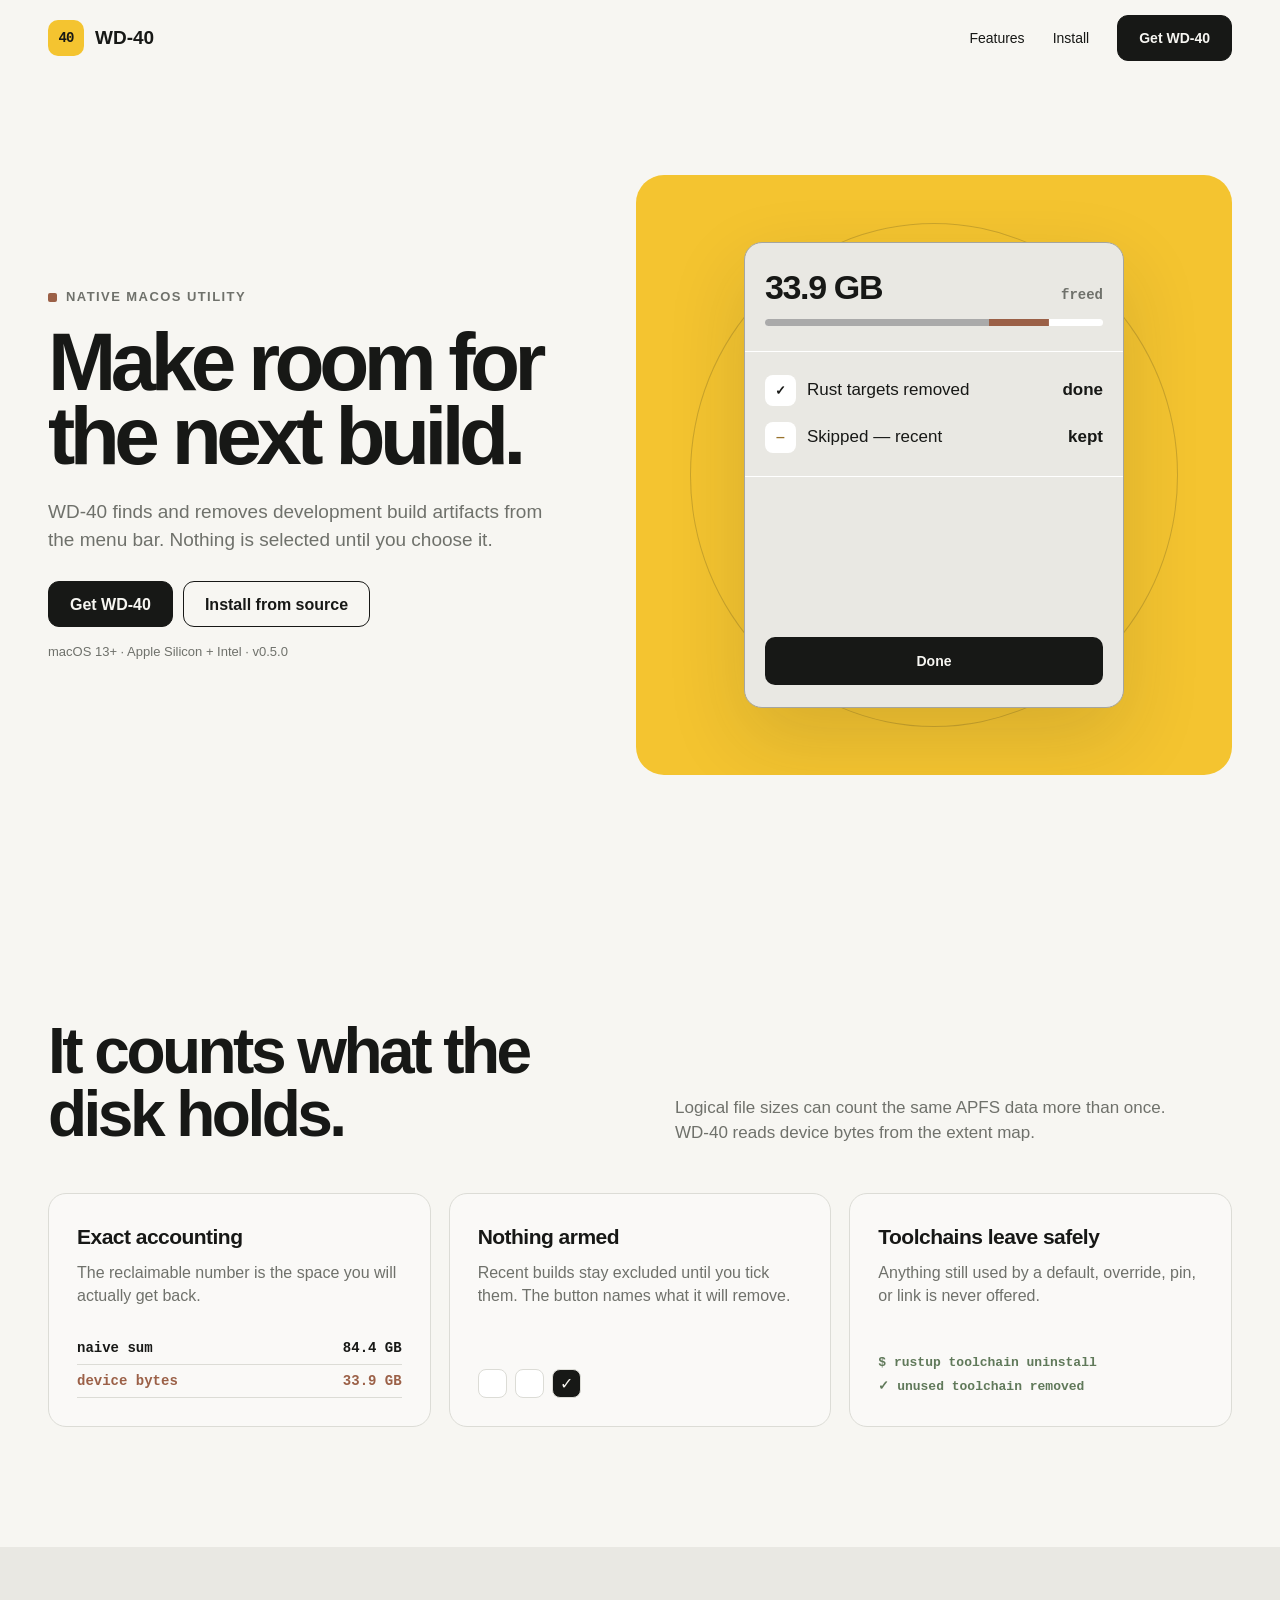
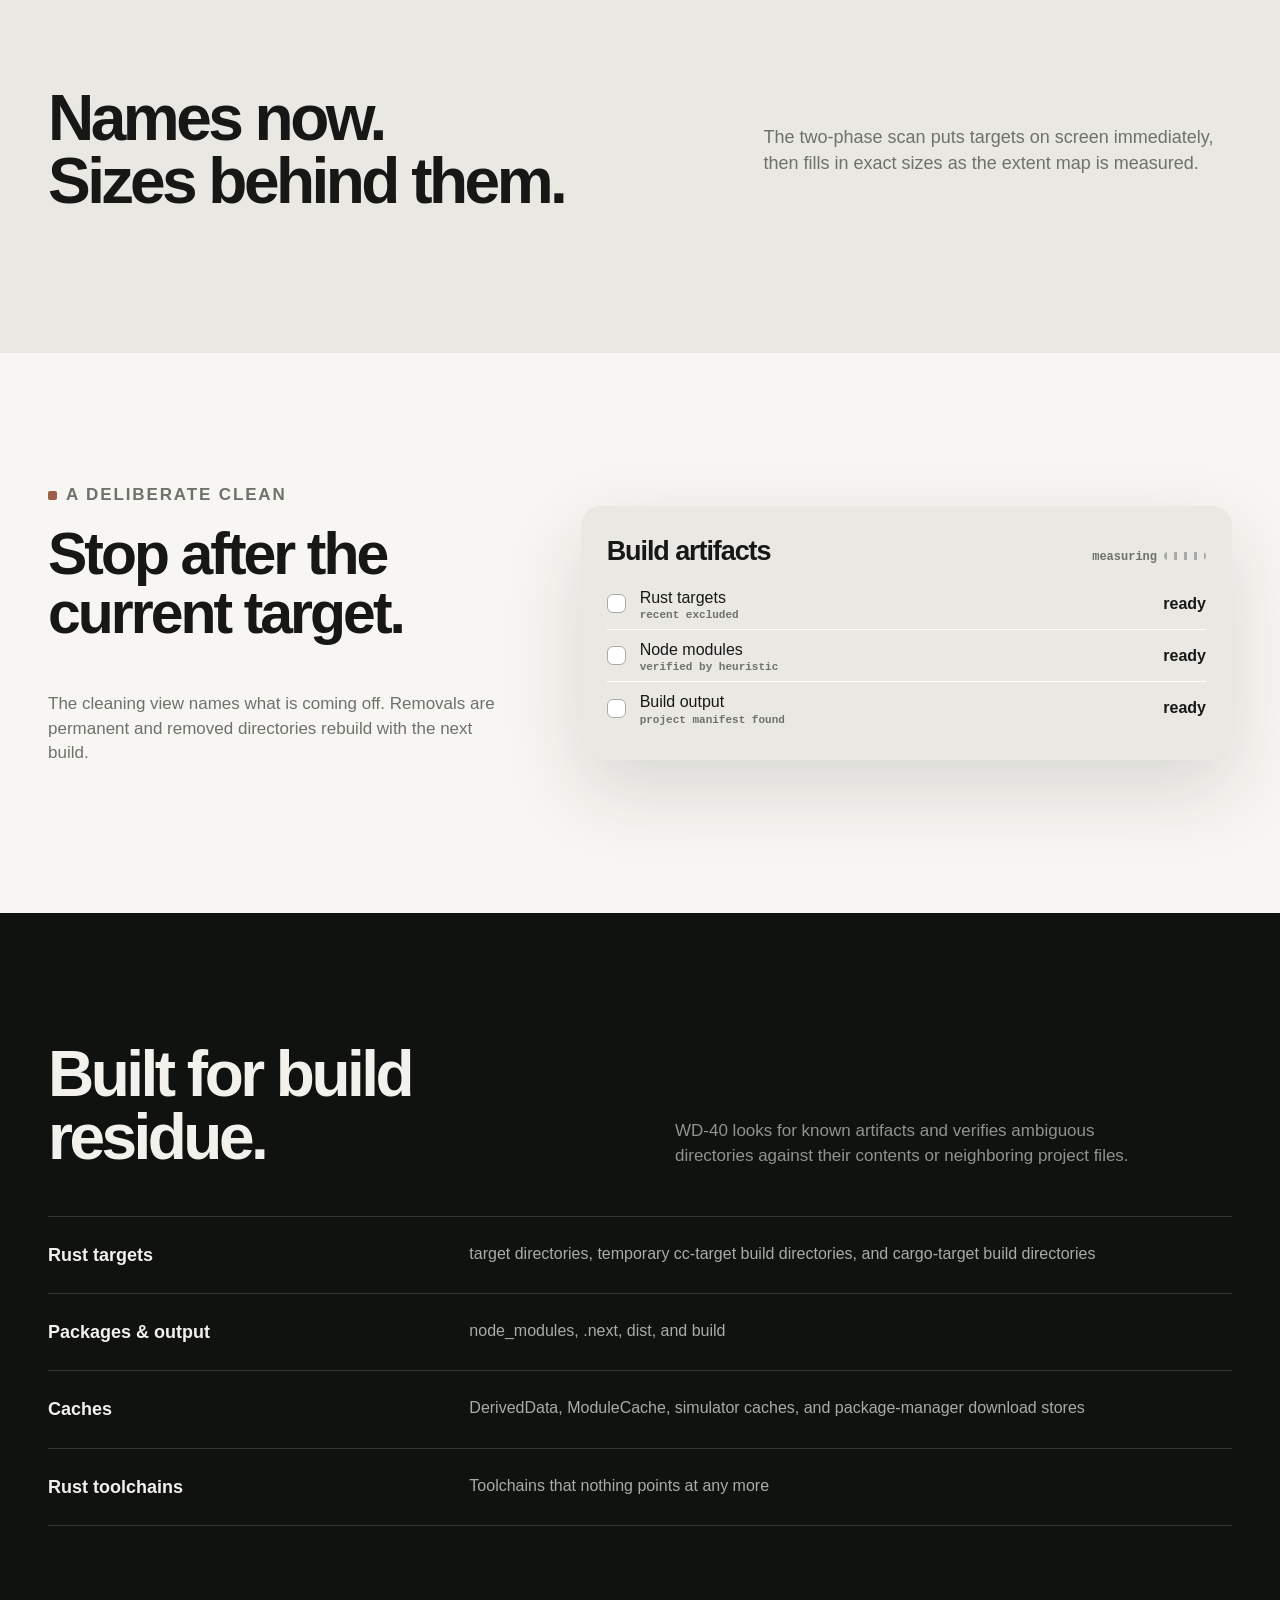
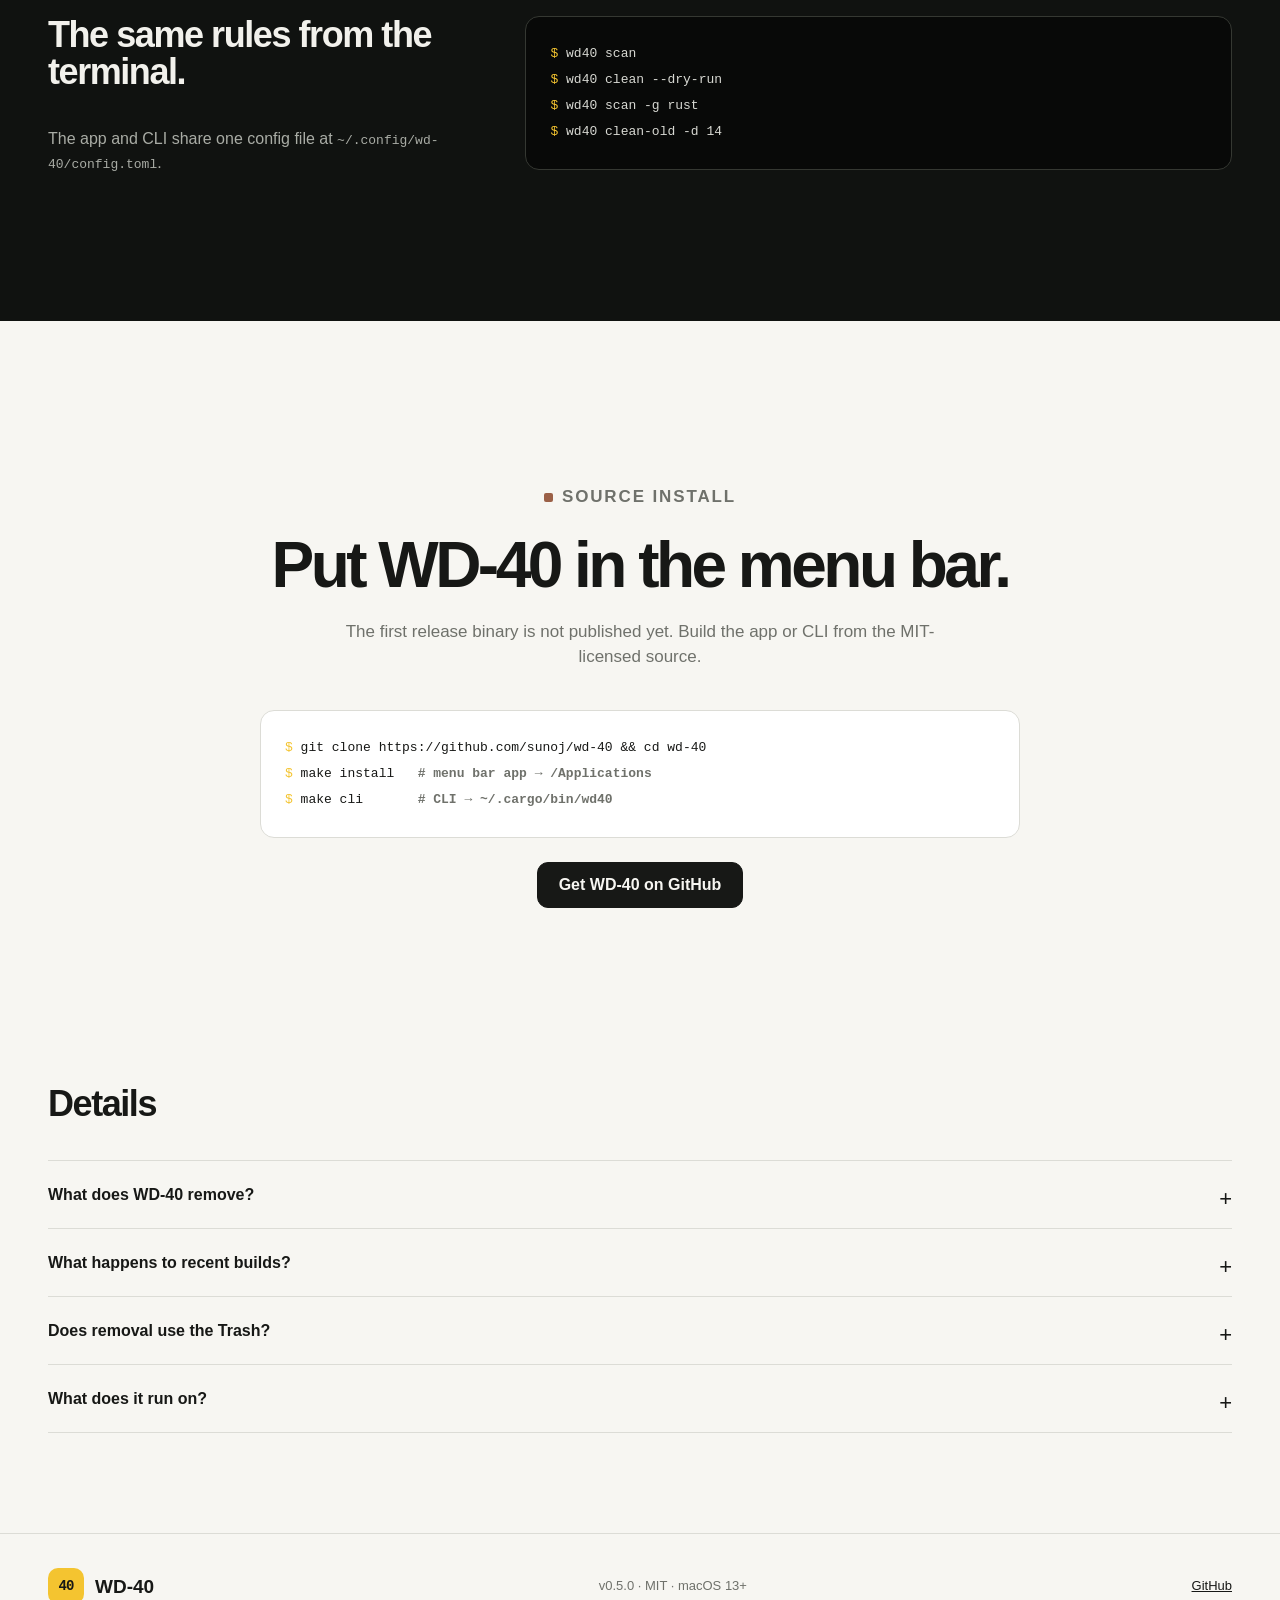
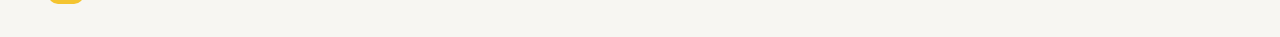
==== site/public/index.html @ a0bf8cd7 "serve wd-40.xyz from a worker that owns its own DNS wrangler has no pages domain command at any vers" ====
<!--
  WD-40's self-contained landing page, with an HTML/CSS recreation of the app popover.
  Exports: the wd-40.xyz marketing page. Dependencies: local system fonts and inline SVG only.
-->
<!DOCTYPE html>
<html lang="en">
<head>
  <meta charset="UTF-8">
  <meta name="viewport" content="width=device-width, initial-scale=1">
  <meta name="color-scheme" content="light dark">
  <link rel="icon" href="data:image/svg+xml,%3Csvg xmlns='http://www.w3.org/2000/svg' viewBox='0 0 40 40'%3E%3Crect width='40' height='40' rx='10' fill='%23f4c430'/%3E%3Ctext x='20' y='25' text-anchor='middle' font-family='monospace' font-weight='700' font-size='14'%3E40%3C/text%3E%3C/svg%3E">
  <title>WD-40 — Make room for the next build</title>
  <meta name="description" content="WD-40 is a native macOS menu bar app and CLI that finds and removes development build artifacts.">
  <script>const DOWNLOAD_URL="https://github.com/sunoj/wd-40";</script>
  <style>
    :root{--paper:#f7f6f2;--ink:#171816;--muted:#6f716b;--line:#dcdcd6;--panel:#e9e8e3;--panel2:#fff;--accent:#f4c430;--rust:#9b6047;--green:#60795a;--dark:#101210;--shadow:0 30px 80px #25251e24}
    *{box-sizing:border-box}html{scroll-behavior:smooth}body{margin:0;background:var(--paper);color:var(--ink);font-family:-apple-system,BlinkMacSystemFont,"Segoe UI",sans-serif;line-height:1.45}a{color:inherit}button,a{font:inherit}.wrap{width:min(1184px,calc(100% - 48px));margin:auto}.nav{height:76px;display:flex;align-items:center;justify-content:space-between}.brand{display:flex;align-items:center;gap:11px;font-weight:800;text-decoration:none;font-size:19px}.mark{display:grid;place-items:center;width:36px;height:36px;border-radius:10px;background:var(--accent);font:800 14px ui-monospace,monospace;letter-spacing:-1px}.navlinks{display:flex;align-items:center;gap:28px;font-size:14px}.navlinks a{text-decoration:none}.button{display:inline-flex;align-items:center;justify-content:center;min-height:46px;padding:0 21px;border:1px solid var(--ink);border-radius:11px;background:var(--ink);color:var(--paper);font-weight:750;text-decoration:none;transition:transform .2s,background .2s}.button:hover{transform:translateY(-2px)}.button.alt{background:transparent;color:var(--ink)}
    .hero{min-height:calc(100svh - 76px);display:grid;grid-template-columns:.93fr 1.07fr;align-items:center;gap:70px;padding:58px 0 84px}.eyebrow{display:flex;align-items:center;gap:9px;margin:0 0 18px;color:var(--muted);font-size:13px;font-weight:720;text-transform:uppercase;letter-spacing:.11em}.eyebrow:before{content:"";width:9px;height:9px;border-radius:2px;background:var(--rust)}h1,h2,h3,p{margin-top:0}.hero h1{max-width:650px;margin-bottom:24px;font-size:clamp(58px,6.4vw,94px);line-height:.91;letter-spacing:-.067em}.lead{max-width:570px;margin-bottom:28px;color:var(--muted);font-size:19px}.actions{display:flex;gap:10px;align-items:center}.meta{margin:16px 0 0;color:var(--muted);font-size:13px}
    .stage{min-height:600px;display:grid;place-items:center;border-radius:28px;background:var(--accent);overflow:hidden;position:relative}.stage:before{content:"";position:absolute;inset:8% 9%;border:1px solid #1d1d1730;border-radius:50%}.stage:after{content:"";position:absolute;width:280px;height:280px;border:1px solid #1d1d1730;border-radius:50%}.popover{position:relative;z-index:1;width:min(380px,84%);height:466px;border:1px solid #a5a59e;background:var(--panel);border-radius:18px;box-shadow:var(--shadow);overflow:hidden;font-size:14px}.pop-state{position:absolute;inset:0;padding:20px;opacity:0}.pop-state.scan{animation:scan-state 12s cubic-bezier(.2,.8,.2,1) both}.pop-state.clean{animation:clean-state 12s cubic-bezier(.2,.8,.2,1) both}.pop-state.done{animation:done-state 12s cubic-bezier(.2,.8,.2,1) both}.pop-top{display:flex;align-items:baseline;justify-content:space-between;margin-bottom:7px}.pop-top strong{font-size:27px;letter-spacing:-.04em}.mono{font-family:ui-monospace,SFMono-Regular,Menlo,monospace;color:var(--muted);font-weight:650}.meter{height:7px;background:var(--panel2);border-radius:9px;overflow:hidden}.meter span{display:block;width:100%;height:100%;background:linear-gradient(90deg,#aaa 0 79%,var(--rust) 79%);transform-origin:left;transform:scaleX(.84)}.status{padding:10px 0 15px;border-bottom:1px solid var(--panel2);color:var(--muted)}.status b{color:var(--ink)}.group{display:flex;justify-content:space-between;padding:17px 0 7px;border-top:1px solid var(--panel2);color:var(--muted);font:700 13px ui-monospace,monospace;text-transform:lowercase}.group:first-of-type{border-top:0}.row{display:grid;grid-template-columns:25px 1fr auto;gap:8px;align-items:center;padding:8px 0}.check{width:19px;height:19px;border:1px solid #aaa;border-radius:6px;background:var(--panel2)}.check.on{display:grid;place-items:center;background:var(--ink);color:var(--paper);font-size:12px}.sub{display:block;color:var(--muted);font:600 11px ui-monospace,monospace}.recent{color:#98722c}.pop-action{position:absolute;left:20px;right:20px;bottom:50px;height:48px;border:0;border-radius:10px;background:var(--ink);color:var(--paper);font-weight:750}.pop-foot{position:absolute;left:20px;right:20px;bottom:18px;display:flex;justify-content:space-between;color:var(--muted);font-weight:650}.spin{display:inline-block;width:16px;height:16px;border:2px solid #a7a8a1;border-top-color:var(--ink);border-radius:50%;vertical-align:-3px;animation:spin 1s linear infinite}.clean .status{font-size:16px}.clean-list{margin:20px 0}.clean-list .row{grid-template-columns:24px 1fr auto;font-size:16px}.removed{color:var(--green)}.waiting{opacity:.38}.stop{bottom:28px;background:var(--panel2);color:var(--ink)}.done .pop-top strong{font-size:34px}.done .summary{margin:25px -20px;border-top:1px solid var(--panel2);border-bottom:1px solid var(--panel2);padding:15px 20px}.done .row{grid-template-columns:34px 1fr auto;font-size:17px}.badge{display:grid;place-items:center;width:31px;height:31px;border-radius:8px;background:var(--panel2);font:700 13px ui-monospace,monospace}.done .pop-action{bottom:22px}
    @keyframes scan-state{0%{opacity:0;transform:translateY(8px)}4%,29%{opacity:1;transform:translateY(0)}33%,100%{opacity:0;transform:translateY(-8px)}}
    @keyframes clean-state{0%,29%{opacity:0;transform:translateY(8px)}33%,62%{opacity:1;transform:translateY(0)}66%,100%{opacity:0;transform:translateY(-8px)}}
    @keyframes done-state{0%,62%{opacity:0;transform:translateY(8px)}66%,100%{opacity:1;transform:translateY(0)}}
    @keyframes scan-meter{0%,4%{transform:scaleX(0)}20%,100%{transform:scaleX(.84)}}
    @keyframes row-1{0%,10%{opacity:0;transform:translateY(4px)}15%,100%{opacity:1;transform:translateY(0)}}
    @keyframes row-2{0%,15%{opacity:0;transform:translateY(4px)}20%,100%{opacity:1;transform:translateY(0)}}
    @keyframes row-3{0%,20%{opacity:0;transform:translateY(4px)}25%,100%{opacity:1;transform:translateY(0)}}
    @keyframes done-row-1{0%,68%{opacity:0;transform:scale(.96)}73%,100%{opacity:1;transform:scale(1)}}
    @keyframes done-row-2{0%,72%{opacity:0;transform:scale(.96)}77%,100%{opacity:1;transform:scale(1)}}
    @keyframes spin{to{transform:rotate(1turn)}}
    .pop-state.scan .meter span{animation:scan-meter 12s cubic-bezier(.2,.8,.2,1) both}
    .pop-state.scan .row:nth-child(5){animation:row-1 12s cubic-bezier(.2,.8,.2,1) both}
    .pop-state.scan .row:nth-child(6){animation:row-2 12s cubic-bezier(.2,.8,.2,1) both}
    .pop-state.scan .row:nth-child(8){animation:row-3 12s cubic-bezier(.2,.8,.2,1) both}
    .pop-state.done .row:nth-child(1){animation:done-row-1 12s cubic-bezier(.2,.8,.2,1) both}
    .pop-state.done .row:nth-child(2){animation:done-row-2 12s cubic-bezier(.2,.8,.2,1) both}
    .is-paused .pop-state,.is-paused .pop-state .row,.is-paused .pop-state .meter span{animation-play-state:paused}
    .is-paused .spin,.is-paused .measure:after{animation-play-state:paused!important}
    .features{padding:120px 0}.section-head{display:grid;grid-template-columns:1fr 1fr;gap:70px;align-items:end;margin-bottom:48px}.section-head h2,.statement h2,.install h2{margin-bottom:0;font-size:clamp(42px,5vw,68px);line-height:.98;letter-spacing:-.055em}.section-head p{max-width:500px;margin:0;color:var(--muted);font-size:17px}.grid3{display:grid;grid-template-columns:repeat(3,1fr);gap:18px}.feature{padding:28px;border:1px solid var(--line);border-radius:18px;background:#ffffff55;display:flex;flex-direction:column;justify-content:space-between}.feature h3{margin-bottom:8px;font-size:21px;letter-spacing:-.025em}.feature p{margin:0;color:var(--muted)}.proof{padding-top:25px}.proof-row{display:flex;justify-content:space-between;padding:8px 0;border-bottom:1px solid var(--line);font:650 14px ui-monospace,monospace}.proof-row:last-child{color:var(--rust)}.select-demo{display:flex;gap:8px}.select-demo span{width:29px;height:29px;border:1px solid var(--line);border-radius:8px;background:var(--panel2)}.select-demo span:last-child{display:grid;place-items:center;background:var(--ink);color:var(--paper)}.toolchain{font:700 13px/1.8 ui-monospace,monospace;color:var(--green)}
    .statement{padding:140px 0;background:var(--panel)}.statement .wrap{display:grid;grid-template-columns:1fr .8fr;gap:130px;align-items:center}.statement p{margin:0;color:var(--muted);font-size:18px}.split{padding:130px 0;display:grid;grid-template-columns:.82fr 1.18fr;gap:80px;align-items:center}.split h2{font-size:clamp(40px,4.6vw,65px);line-height:1;letter-spacing:-.05em}.split>div>p{color:var(--muted);font-size:17px}.mini-ui{padding:26px;border-radius:20px;background:var(--panel);box-shadow:var(--shadow)}.mini-ui .row{grid-template-columns:25px 1fr auto;border-bottom:1px solid var(--panel2)}.mini-ui .row:last-child{border:0}.measure{color:var(--muted);font:650 12px ui-monospace,monospace}.measure:after{content:"";display:inline-block;width:42px;height:8px;margin-left:7px;border-radius:9px;background:linear-gradient(90deg,#aaa 30%,transparent 30%);background-size:10px;animation:pulse 1.2s linear infinite}@keyframes pulse{to{background-position:20px}}
    .technical{padding:130px 0;background:var(--dark);color:#f2f1ec}.technical .section-head p,.technical .eyebrow{color:#90938c}.coverage{border-top:1px solid #333631}.coverage div{display:grid;grid-template-columns:.5fr 1fr;gap:40px;padding:25px 0;border-bottom:1px solid #333631}.coverage strong{font-size:18px}.coverage span{color:#a9aca5}.cli{margin-top:90px;display:grid;grid-template-columns:.72fr 1.28fr;gap:80px;align-items:start}.cli h3{font-size:36px;line-height:1.05;letter-spacing:-.04em}.cli p{color:#a9aca5}.terminal{overflow:auto;padding:24px;border:1px solid #353832;border-radius:14px;background:#080908;color:#d8d9d3;font:13px/2 ui-monospace,monospace;white-space:pre}.prompt{color:var(--accent)}
    .install{padding:140px 0;text-align:center}.install p{max-width:600px;margin:24px auto;color:var(--muted);font-size:17px}.commands{width:min(760px,100%);margin:40px auto 24px;text-align:left;padding:24px;border:1px solid var(--line);border-radius:14px;background:var(--panel2);font:13px/2 ui-monospace,monospace;overflow:auto}.faq{padding:30px 0 100px}.faq h2{font-size:36px;letter-spacing:-.04em}.faq details{border-top:1px solid var(--line);padding:22px 0}.faq details:last-child{border-bottom:1px solid var(--line)}summary{cursor:pointer;font-weight:750;list-style:none}summary:after{content:"+";float:right;font-size:22px;font-weight:400}details[open] summary:after{content:"−"}.faq details p{max-width:720px;margin:14px 0 0;color:var(--muted)}footer{padding:34px 0;border-top:1px solid var(--line)}footer .wrap{display:flex;justify-content:space-between;align-items:center}footer p{margin:0;color:var(--muted);font-size:13px}.footerlinks{display:flex;gap:24px;font-size:13px}
    @media (prefers-color-scheme:dark){:root{--paper:#141512;--ink:#f1f0eb;--muted:#9c9e97;--line:#343631;--panel:#242521;--panel2:#171815;--dark:#090a09;--shadow:0 30px 80px #0008}.feature{background:#ffffff03}.button{background:var(--ink);color:var(--paper)}.button.alt{background:transparent;color:var(--ink)}.popover{border-color:#4e504a}.stage{background:#c8a824}.mark{color:#171816}.proof-row:last-child{color:#c48768}.recent{color:#c6a254}}
    @media (max-width:820px){.navlinks>a:not(.button){display:none}.hero{grid-template-columns:1fr;padding-top:40px;gap:45px}.stage{min-height:540px}.section-head,.statement .wrap,.split,.cli{grid-template-columns:1fr;gap:35px}.grid3{grid-template-columns:1fr}.statement,.features,.technical,.install{padding:90px 0}.coverage div{grid-template-columns:1fr;gap:7px}.split{padding:90px 0}.statement .wrap{gap:35px}}
    @media (max-width:480px){.wrap{width:min(100% - 28px,1184px)}.nav{height:66px}.navlinks{gap:8px}.navlinks .button{min-height:40px;padding:0 13px}.hero{min-height:auto;padding:48px 0 70px}.hero h1{font-size:56px}.lead{font-size:17px}.actions{align-items:stretch;flex-direction:column}.stage{min-height:515px;border-radius:20px}.popover{width:94%;height:450px;font-size:13px}.pop-state{padding:16px}.pop-action,.pop-foot{left:16px;right:16px}.section-head h2,.statement h2,.install h2{font-size:42px}.section-head{margin-bottom:32px}.feature{padding:22px}.cli{margin-top:60px}.terminal,.commands{font-size:11px;padding:17px}footer .wrap{align-items:flex-start;gap:20px;flex-direction:column}}
    @media (prefers-reduced-motion:reduce){html{scroll-behavior:auto}*,*:before,*:after{animation:none!important;transition:none!important}.pop-state.scan,.pop-state.clean{opacity:0}.pop-state.done{opacity:1}.button:hover{transform:none}}
  </style>
</head>
<body>
  <header class="wrap nav"><a class="brand" href="#top"><span class="mark">40</span>WD-40</a><nav class="navlinks" aria-label="Primary"><a href="#features">Features</a><a href="#install">Install</a><a class="button download" href="https://github.com/sunoj/wd-40">Get WD-40</a></nav></header>
  <main id="top">
    <section class="wrap hero">
      <div><p class="eyebrow">Native macOS utility</p><h1>Make room for the next build.</h1><p class="lead">WD-40 finds and removes development build artifacts from the menu bar. Nothing is selected until you choose it.</p><div class="actions"><a class="button download" href="https://github.com/sunoj/wd-40">Get WD-40</a><a class="button alt" href="#install">Install from source</a></div><p class="meta">macOS 13+ · Apple Silicon + Intel · v0.5.0</p></div>
      <div class="stage" aria-label="WD-40 popover moving through scan, cleaning, and finished states">
        <div class="popover">
          <div class="pop-state scan"><div class="pop-top"><strong>Scanning</strong><span class="mono"><span class="spin"></span></span></div><div class="meter"><span></span></div><div class="status">Targets appear first. <b>Measuring sizes…</b></div><div class="group"><span>rust targets</span><span>measuring</span></div><div class="row"><span class="check on">✓</span><span>project-alpha<span class="sub">target · recent</span></span><span class="mono recent">recent</span></div><div class="row"><span class="check"></span><span>project-beta<span class="sub">target</span></span><span class="mono">…</span></div><div class="group"><span>node modules</span><span>measuring</span></div><div class="row"><span class="check"></span><span>web-client<span class="sub">node_modules</span></span><span class="mono">…</span></div><button class="pop-action" type="button">Clean selected · 33.9 GB</button><div class="pop-foot"><span>Rescan</span><span>Settings</span></div></div>
          <div class="pop-state clean"><div class="pop-top"><strong>Cleaning</strong><span class="mono">33.9 GB</span></div><div class="meter"><span></span></div><div class="status"><span class="mono">removing</span><br><b>project-alpha/target</b></div><div class="clean-list"><div class="row removed"><span>✓</span><span>project-beta</span><b>removed</b></div><div class="row"><span class="spin"></span><span>project-alpha</span><b>current</b></div><div class="row waiting"><span>·</span><span>web-client</span><b>waiting</b></div></div><button class="pop-action stop" type="button">Stop after this target</button></div>
          <div class="pop-state done"><div class="pop-top"><strong>33.9 GB</strong><span class="mono">freed</span></div><div class="meter"><span></span></div><div class="summary"><div class="row"><span class="badge">✓</span><span>Rust targets removed</span><b>done</b></div><div class="row"><span class="badge recent">—</span><span>Skipped — recent</span><b>kept</b></div></div><button class="pop-action" type="button">Done</button></div>
        </div>
      </div>
    </section>
    <section class="wrap features" id="features"><div class="section-head"><h2>It counts what the disk holds.</h2><p>Logical file sizes can count the same APFS data more than once. WD-40 reads device bytes from the extent map.</p></div><div class="grid3">
      <article class="feature"><div><h3>Exact accounting</h3><p>The reclaimable number is the space you will actually get back.</p></div><div class="proof"><div class="proof-row"><span>naive sum</span><span>84.4 GB</span></div><div class="proof-row"><span>device bytes</span><span>33.9 GB</span></div></div></article>
      <article class="feature"><div><h3>Nothing armed</h3><p>Recent builds stay excluded until you tick them. The button names what it will remove.</p></div><div class="select-demo" aria-hidden="true"><span></span><span></span><span>✓</span></div></article>
      <article class="feature"><div><h3>Toolchains leave safely</h3><p>Anything still used by a default, override, pin, or link is never offered.</p></div><div class="toolchain">$ rustup toolchain uninstall<br>✓ unused toolchain removed</div></article>
    </div></section>
    <section class="statement"><div class="wrap"><h2>Names now.<br>Sizes behind them.</h2><p>The two-phase scan puts targets on screen immediately, then fills in exact sizes as the extent map is measured.</p></div></section>
    <section class="wrap split"><div><p class="eyebrow">A deliberate clean</p><h2>Stop after the current target.</h2><p>The cleaning view names what is coming off. Removals are permanent and removed directories rebuild with the next build.</p></div><div class="mini-ui"><div class="pop-top"><strong>Build artifacts</strong><span class="measure">measuring</span></div><div class="row"><span class="check"></span><span>Rust targets<span class="sub">recent excluded</span></span><b>ready</b></div><div class="row"><span class="check"></span><span>Node modules<span class="sub">verified by heuristic</span></span><b>ready</b></div><div class="row"><span class="check"></span><span>Build output<span class="sub">project manifest found</span></span><b>ready</b></div></div></section>
    <section class="technical"><div class="wrap"><div class="section-head"><h2>Built for build residue.</h2><p>WD-40 looks for known artifacts and verifies ambiguous directories against their contents or neighboring project files.</p></div><div class="coverage"><div><strong>Rust targets</strong><span>target directories, temporary cc-target build directories, and cargo-target build directories</span></div><div><strong>Packages &amp; output</strong><span>node_modules, .next, dist, and build</span></div><div><strong>Caches</strong><span>DerivedData, ModuleCache, simulator caches, and package-manager download stores</span></div><div><strong>Rust toolchains</strong><span>Toolchains that nothing points at any more</span></div></div><div class="cli"><div><h3>The same rules from the terminal.</h3><p>The app and CLI share one config file at <code>~/.config/wd-40/config.toml</code>.</p></div><div class="terminal"><span class="prompt">$</span> wd40 scan<br><span class="prompt">$</span> wd40 clean --dry-run<br><span class="prompt">$</span> wd40 scan -g rust<br><span class="prompt">$</span> wd40 clean-old -d 14</div></div></div></section>
    <section class="wrap install" id="install"><p class="eyebrow" style="justify-content:center">Source install</p><h2>Put WD-40 in the menu bar.</h2><p>The first release binary is not published yet. Build the app or CLI from the MIT-licensed source.</p><div class="commands"><span class="prompt">$</span> git clone https://github.com/sunoj/wd-40 &amp;&amp; cd wd-40<br><span class="prompt">$</span> make install&nbsp;&nbsp;&nbsp;<span class="mono"># menu bar app → /Applications</span><br><span class="prompt">$</span> make cli&nbsp;&nbsp;&nbsp;&nbsp;&nbsp;&nbsp;&nbsp;<span class="mono"># CLI → ~/.cargo/bin/wd40</span></div><a class="button download" href="https://github.com/sunoj/wd-40">Get WD-40 on GitHub</a></section>
    <section class="wrap faq"><h2>Details</h2><details><summary>What does WD-40 remove?</summary><p>Development build artifacts: Rust targets, Node modules, build output, caches, and unused Rust toolchains. Detection uses heuristics rather than directory names alone.</p></details><details><summary>What happens to recent builds?</summary><p>They are excluded until you explicitly select them. Nothing is selected by default.</p></details><details><summary>Does removal use the Trash?</summary><p>No. Removals are permanent. Removed directories are recreated by the next build that needs them.</p></details><details><summary>What does it run on?</summary><p>macOS 13 or later on Apple Silicon and Intel. It is one native Rust and AppKit binary, with no Electron or web view.</p></details></section>
  </main>
  <footer><div class="wrap"><a class="brand" href="#top"><span class="mark">40</span>WD-40</a><p>v0.5.0 · MIT · macOS 13+</p><div class="footerlinks"><a class="download" href="https://github.com/sunoj/wd-40">GitHub</a></div></div></footer>
  <script>document.querySelectorAll(".download").forEach(link=>link.href=DOWNLOAD_URL);</script>
  <script>
    document.addEventListener("DOMContentLoaded", () => {
      const observer = new IntersectionObserver((entries) => {
        entries.forEach(e => {
          if (!e.isIntersecting) e.target.classList.add('is-paused');
          else e.target.classList.remove('is-paused');
        });
      });
      document.querySelectorAll('.stage, .split').forEach(el => observer.observe(el));
    });
  </script>
</body>
</html>
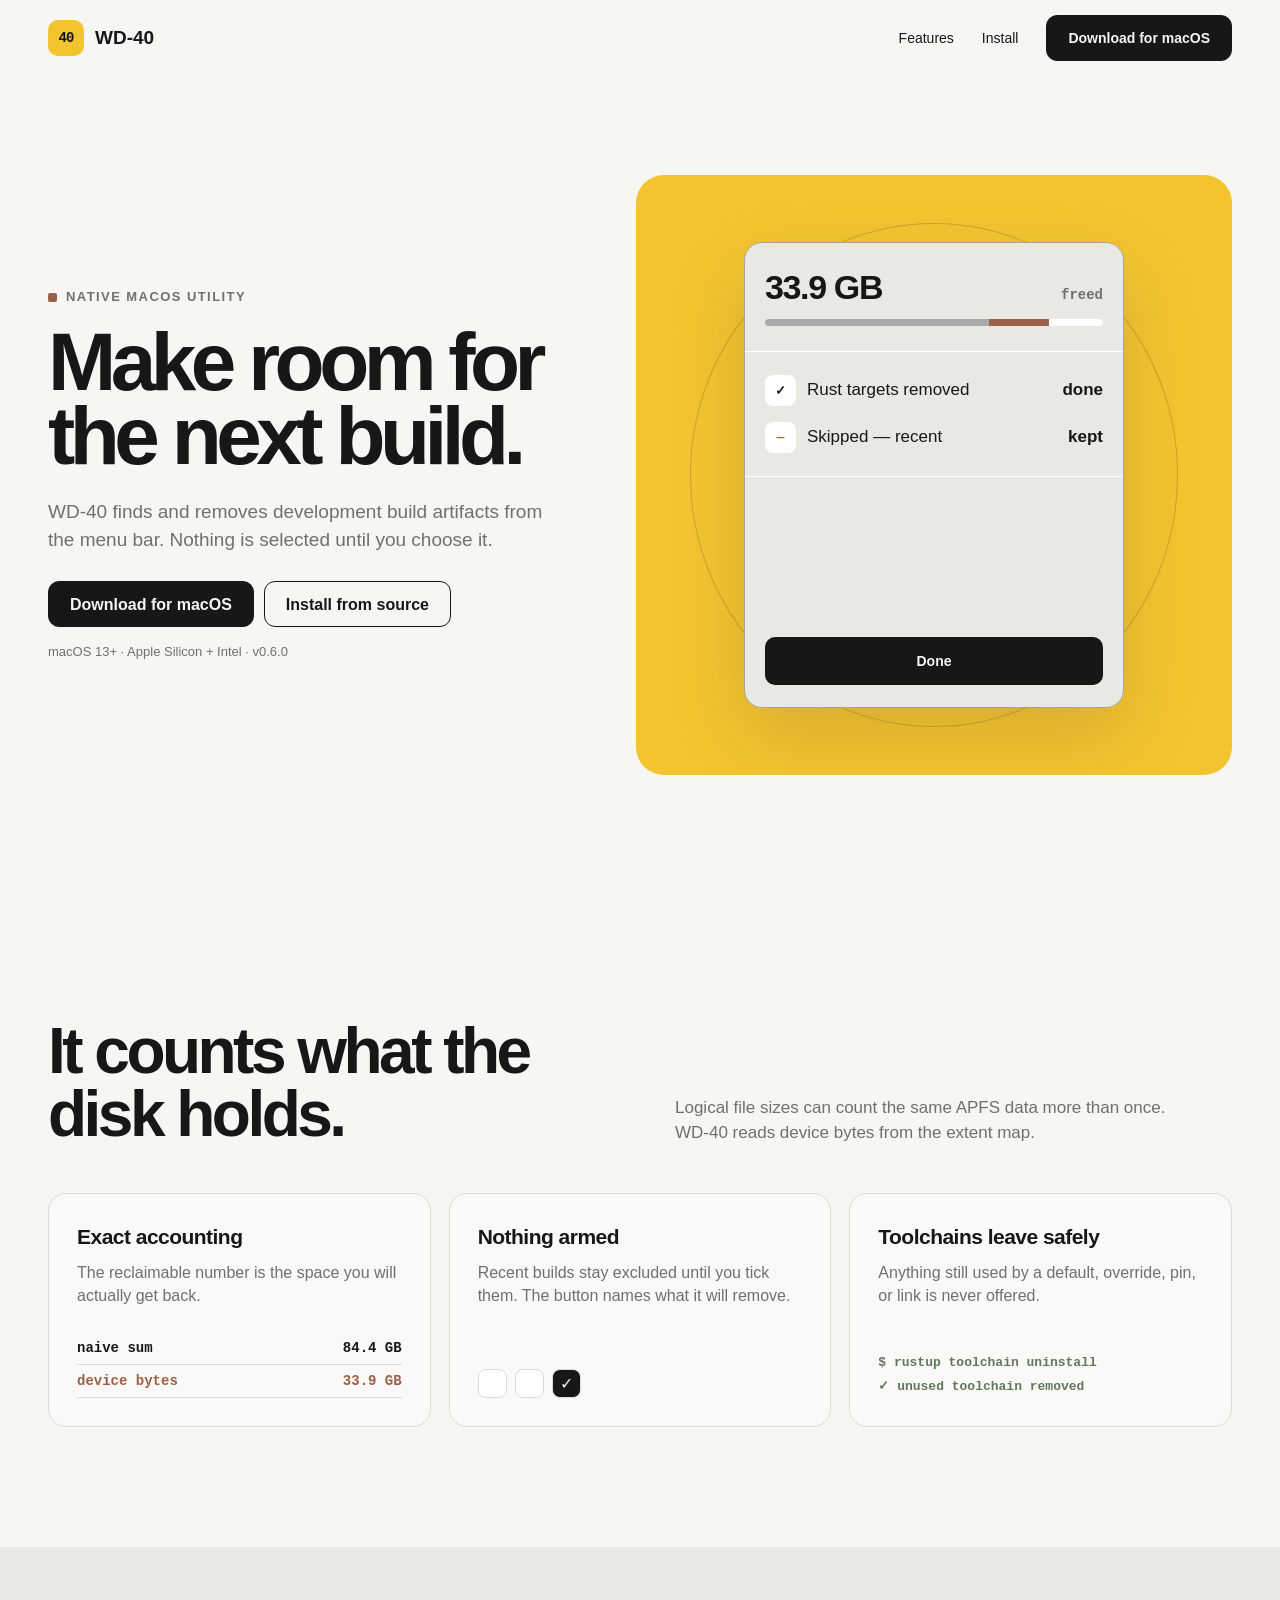
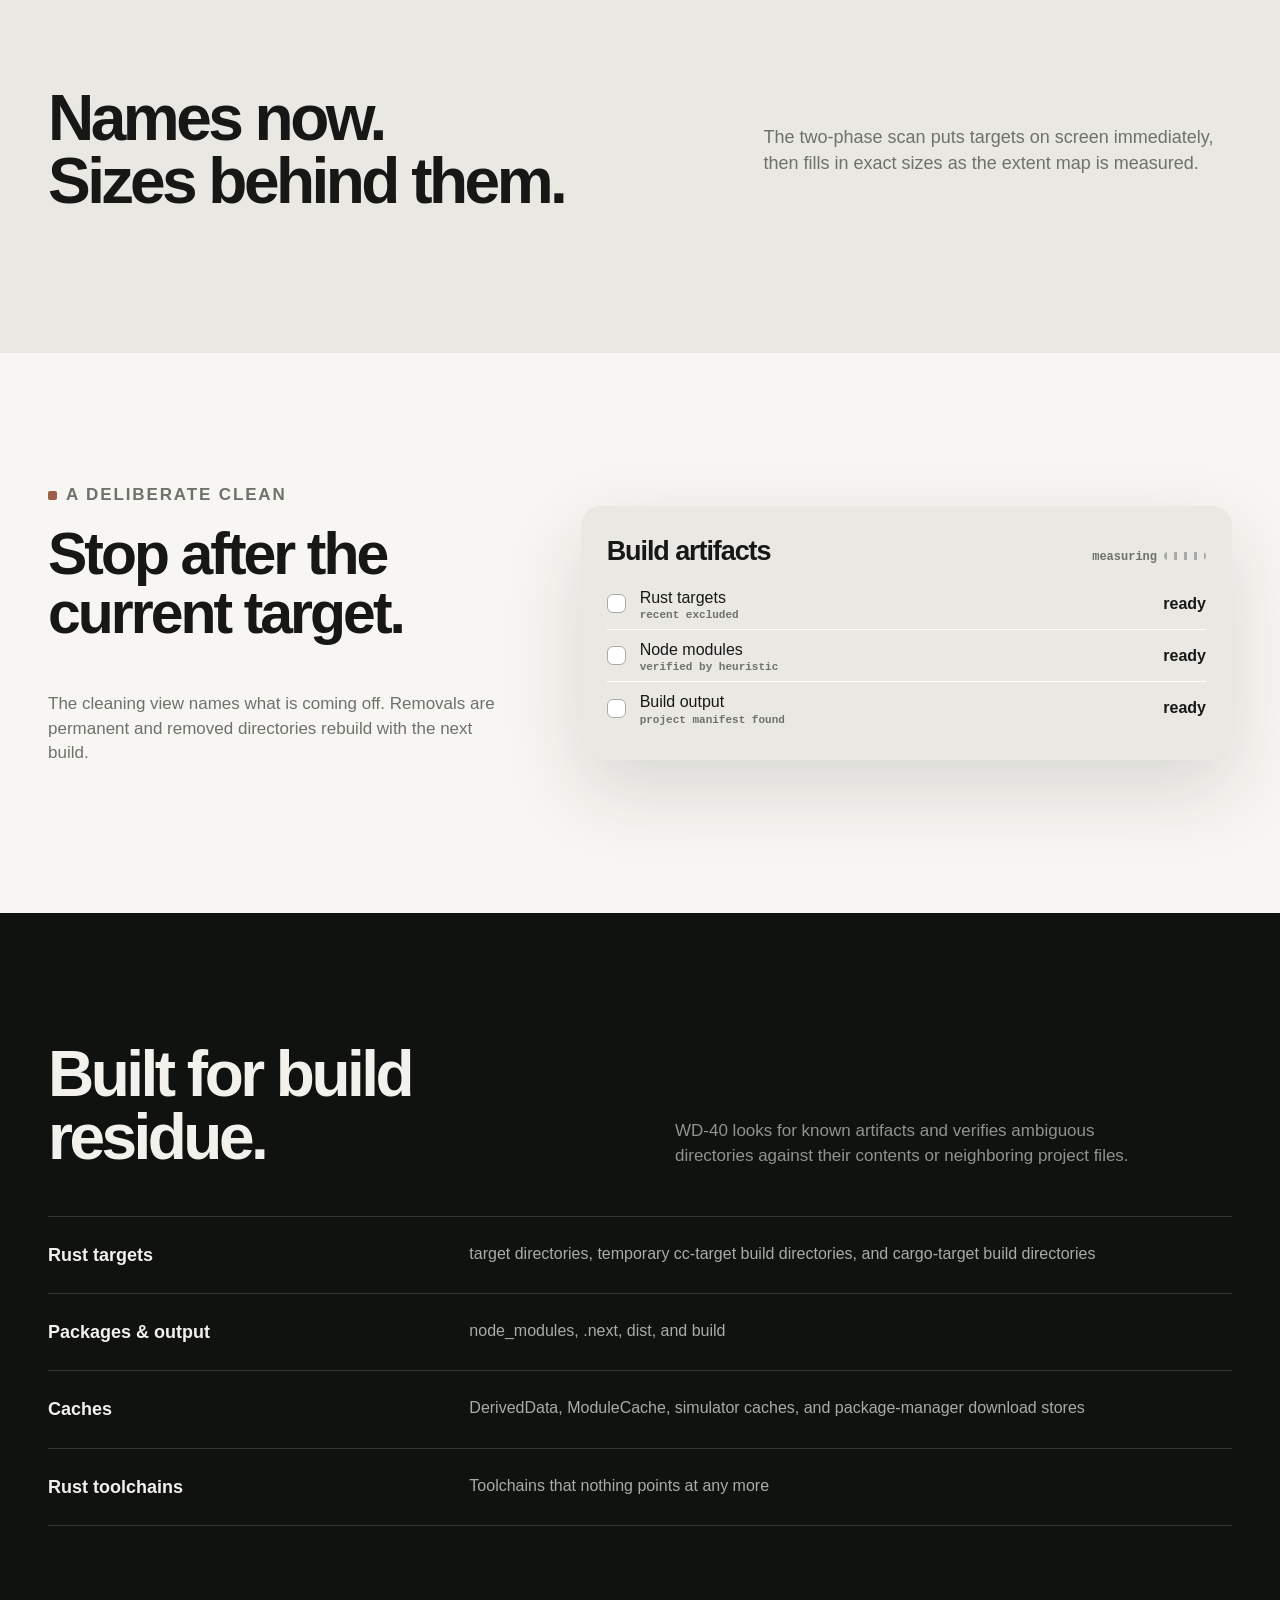
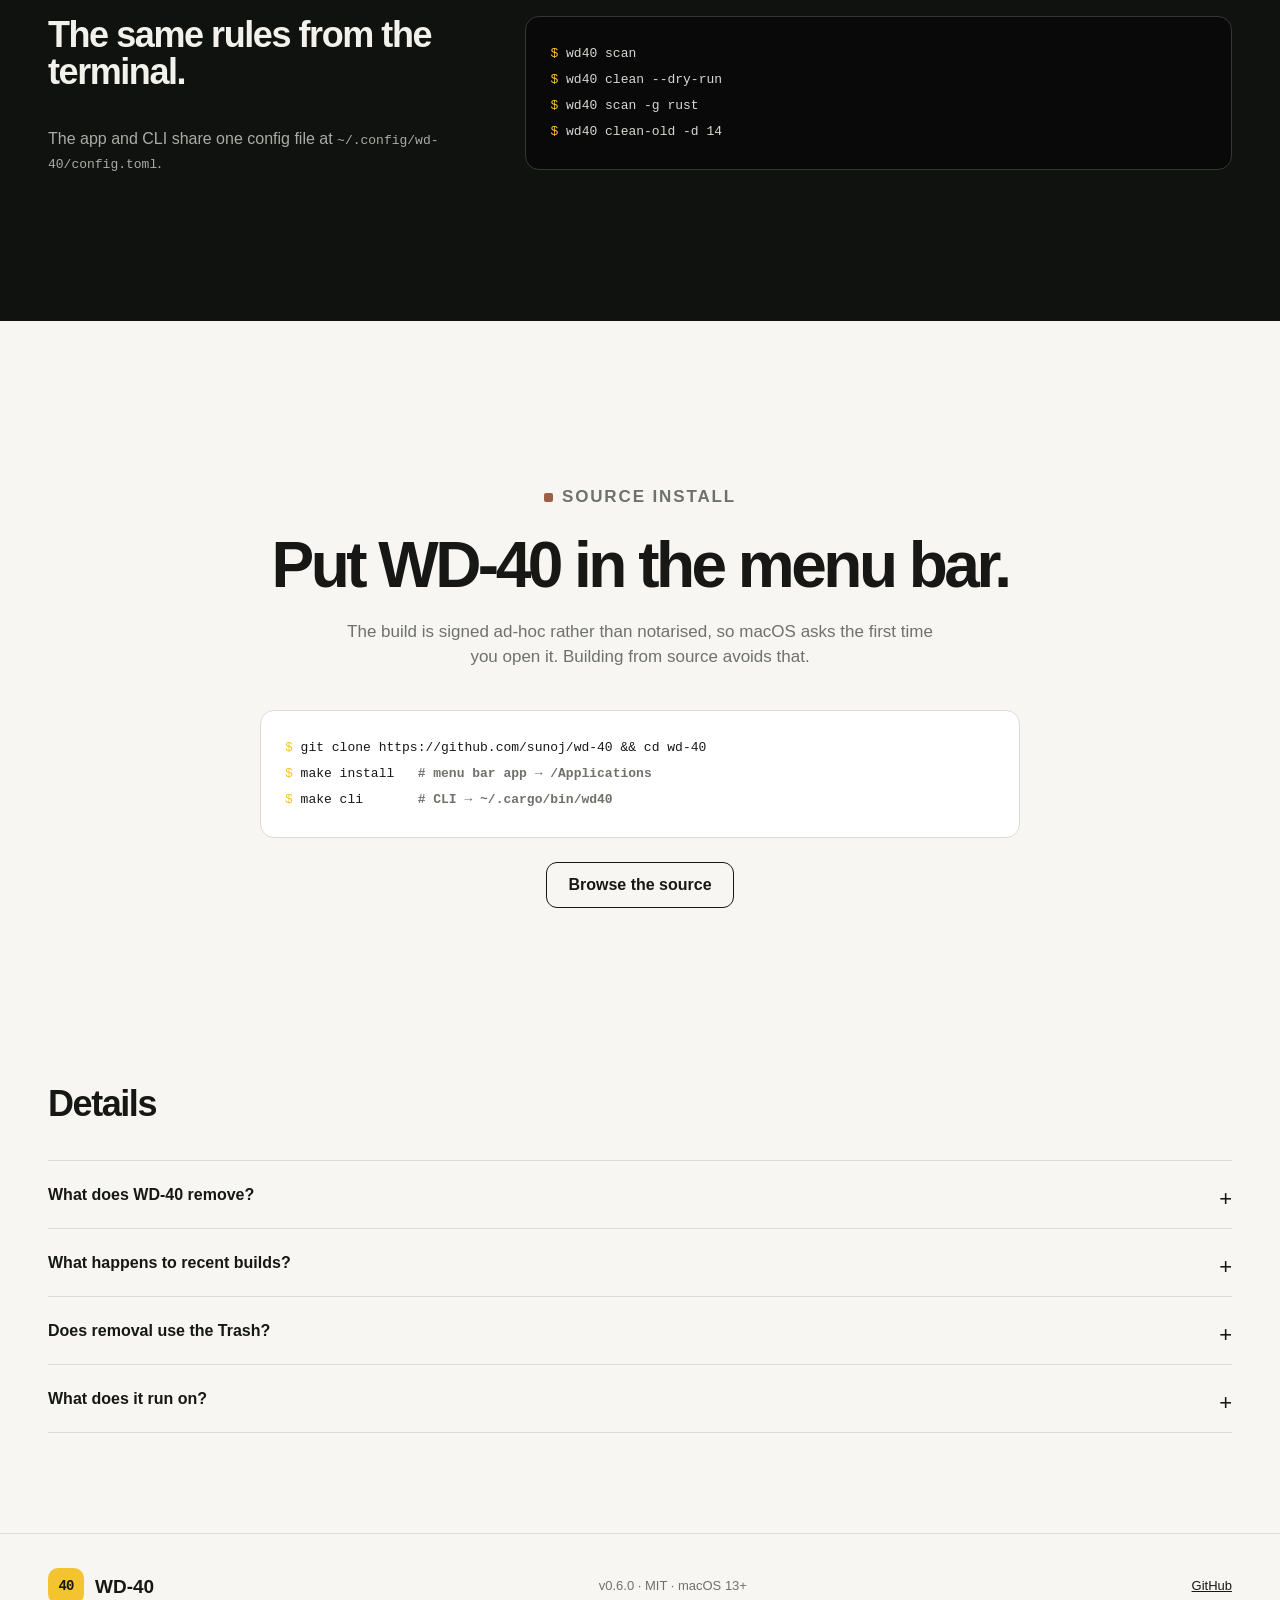
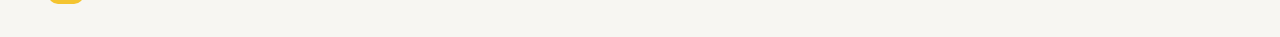
==== commit 9cc7d1b3: "point the page at a build that exists, and answer HEAD The page said no release binary was published" ====
--- a/site/public/index.html
+++ b/site/public/index.html
@@ -11,7 +11,7 @@
   <link rel="icon" href="data:image/svg+xml,%3Csvg xmlns='http://www.w3.org/2000/svg' viewBox='0 0 40 40'%3E%3Crect width='40' height='40' rx='10' fill='%23f4c430'/%3E%3Ctext x='20' y='25' text-anchor='middle' font-family='monospace' font-weight='700' font-size='14'%3E40%3C/text%3E%3C/svg%3E">
   <title>WD-40 — Make room for the next build</title>
   <meta name="description" content="WD-40 is a native macOS menu bar app and CLI that finds and removes development build artifacts.">
-  <script>const DOWNLOAD_URL="https://github.com/sunoj/wd-40";</script>
+  <script>const DOWNLOAD_URL="https://wd40-release.sunoj-mings.workers.dev/wd40-0.6.0.zip";</script>
   <style>
     :root{--paper:#f7f6f2;--ink:#171816;--muted:#6f716b;--line:#dcdcd6;--panel:#e9e8e3;--panel2:#fff;--accent:#f4c430;--rust:#9b6047;--green:#60795a;--dark:#101210;--shadow:0 30px 80px #25251e24}
     *{box-sizing:border-box}html{scroll-behavior:smooth}body{margin:0;background:var(--paper);color:var(--ink);font-family:-apple-system,BlinkMacSystemFont,"Segoe UI",sans-serif;line-height:1.45}a{color:inherit}button,a{font:inherit}.wrap{width:min(1184px,calc(100% - 48px));margin:auto}.nav{height:76px;display:flex;align-items:center;justify-content:space-between}.brand{display:flex;align-items:center;gap:11px;font-weight:800;text-decoration:none;font-size:19px}.mark{display:grid;place-items:center;width:36px;height:36px;border-radius:10px;background:var(--accent);font:800 14px ui-monospace,monospace;letter-spacing:-1px}.navlinks{display:flex;align-items:center;gap:28px;font-size:14px}.navlinks a{text-decoration:none}.button{display:inline-flex;align-items:center;justify-content:center;min-height:46px;padding:0 21px;border:1px solid var(--ink);border-radius:11px;background:var(--ink);color:var(--paper);font-weight:750;text-decoration:none;transition:transform .2s,background .2s}.button:hover{transform:translateY(-2px)}.button.alt{background:transparent;color:var(--ink)}
@@ -46,10 +46,10 @@
   </style>
 </head>
 <body>
-  <header class="wrap nav"><a class="brand" href="#top"><span class="mark">40</span>WD-40</a><nav class="navlinks" aria-label="Primary"><a href="#features">Features</a><a href="#install">Install</a><a class="button download" href="https://github.com/sunoj/wd-40">Get WD-40</a></nav></header>
+  <header class="wrap nav"><a class="brand" href="#top"><span class="mark">40</span>WD-40</a><nav class="navlinks" aria-label="Primary"><a href="#features">Features</a><a href="#install">Install</a><a class="button download" href="https://wd40-release.sunoj-mings.workers.dev/wd40-0.6.0.zip">Download for macOS</a></nav></header>
   <main id="top">
     <section class="wrap hero">
-      <div><p class="eyebrow">Native macOS utility</p><h1>Make room for the next build.</h1><p class="lead">WD-40 finds and removes development build artifacts from the menu bar. Nothing is selected until you choose it.</p><div class="actions"><a class="button download" href="https://github.com/sunoj/wd-40">Get WD-40</a><a class="button alt" href="#install">Install from source</a></div><p class="meta">macOS 13+ · Apple Silicon + Intel · v0.5.0</p></div>
+      <div><p class="eyebrow">Native macOS utility</p><h1>Make room for the next build.</h1><p class="lead">WD-40 finds and removes development build artifacts from the menu bar. Nothing is selected until you choose it.</p><div class="actions"><a class="button download" href="https://wd40-release.sunoj-mings.workers.dev/wd40-0.6.0.zip">Download for macOS</a><a class="button alt" href="#install">Install from source</a></div><p class="meta">macOS 13+ · Apple Silicon + Intel · v0.6.0</p></div>
       <div class="stage" aria-label="WD-40 popover moving through scan, cleaning, and finished states">
         <div class="popover">
           <div class="pop-state scan"><div class="pop-top"><strong>Scanning</strong><span class="mono"><span class="spin"></span></span></div><div class="meter"><span></span></div><div class="status">Targets appear first. <b>Measuring sizes…</b></div><div class="group"><span>rust targets</span><span>measuring</span></div><div class="row"><span class="check on">✓</span><span>project-alpha<span class="sub">target · recent</span></span><span class="mono recent">recent</span></div><div class="row"><span class="check"></span><span>project-beta<span class="sub">target</span></span><span class="mono">…</span></div><div class="group"><span>node modules</span><span>measuring</span></div><div class="row"><span class="check"></span><span>web-client<span class="sub">node_modules</span></span><span class="mono">…</span></div><button class="pop-action" type="button">Clean selected · 33.9 GB</button><div class="pop-foot"><span>Rescan</span><span>Settings</span></div></div>
@@ -66,10 +66,10 @@
     <section class="statement"><div class="wrap"><h2>Names now.<br>Sizes behind them.</h2><p>The two-phase scan puts targets on screen immediately, then fills in exact sizes as the extent map is measured.</p></div></section>
     <section class="wrap split"><div><p class="eyebrow">A deliberate clean</p><h2>Stop after the current target.</h2><p>The cleaning view names what is coming off. Removals are permanent and removed directories rebuild with the next build.</p></div><div class="mini-ui"><div class="pop-top"><strong>Build artifacts</strong><span class="measure">measuring</span></div><div class="row"><span class="check"></span><span>Rust targets<span class="sub">recent excluded</span></span><b>ready</b></div><div class="row"><span class="check"></span><span>Node modules<span class="sub">verified by heuristic</span></span><b>ready</b></div><div class="row"><span class="check"></span><span>Build output<span class="sub">project manifest found</span></span><b>ready</b></div></div></section>
     <section class="technical"><div class="wrap"><div class="section-head"><h2>Built for build residue.</h2><p>WD-40 looks for known artifacts and verifies ambiguous directories against their contents or neighboring project files.</p></div><div class="coverage"><div><strong>Rust targets</strong><span>target directories, temporary cc-target build directories, and cargo-target build directories</span></div><div><strong>Packages &amp; output</strong><span>node_modules, .next, dist, and build</span></div><div><strong>Caches</strong><span>DerivedData, ModuleCache, simulator caches, and package-manager download stores</span></div><div><strong>Rust toolchains</strong><span>Toolchains that nothing points at any more</span></div></div><div class="cli"><div><h3>The same rules from the terminal.</h3><p>The app and CLI share one config file at <code>~/.config/wd-40/config.toml</code>.</p></div><div class="terminal"><span class="prompt">$</span> wd40 scan<br><span class="prompt">$</span> wd40 clean --dry-run<br><span class="prompt">$</span> wd40 scan -g rust<br><span class="prompt">$</span> wd40 clean-old -d 14</div></div></div></section>
-    <section class="wrap install" id="install"><p class="eyebrow" style="justify-content:center">Source install</p><h2>Put WD-40 in the menu bar.</h2><p>The first release binary is not published yet. Build the app or CLI from the MIT-licensed source.</p><div class="commands"><span class="prompt">$</span> git clone https://github.com/sunoj/wd-40 &amp;&amp; cd wd-40<br><span class="prompt">$</span> make install&nbsp;&nbsp;&nbsp;<span class="mono"># menu bar app → /Applications</span><br><span class="prompt">$</span> make cli&nbsp;&nbsp;&nbsp;&nbsp;&nbsp;&nbsp;&nbsp;<span class="mono"># CLI → ~/.cargo/bin/wd40</span></div><a class="button download" href="https://github.com/sunoj/wd-40">Get WD-40 on GitHub</a></section>
+    <section class="wrap install" id="install"><p class="eyebrow" style="justify-content:center">Source install</p><h2>Put WD-40 in the menu bar.</h2><p>The build is signed ad-hoc rather than notarised, so macOS asks the first time you open it. Building from source avoids that.</p><div class="commands"><span class="prompt">$</span> git clone https://github.com/sunoj/wd-40 &amp;&amp; cd wd-40<br><span class="prompt">$</span> make install&nbsp;&nbsp;&nbsp;<span class="mono"># menu bar app → /Applications</span><br><span class="prompt">$</span> make cli&nbsp;&nbsp;&nbsp;&nbsp;&nbsp;&nbsp;&nbsp;<span class="mono"># CLI → ~/.cargo/bin/wd40</span></div><a class="button alt" href="https://github.com/sunoj/wd-40">Browse the source</a></section>
     <section class="wrap faq"><h2>Details</h2><details><summary>What does WD-40 remove?</summary><p>Development build artifacts: Rust targets, Node modules, build output, caches, and unused Rust toolchains. Detection uses heuristics rather than directory names alone.</p></details><details><summary>What happens to recent builds?</summary><p>They are excluded until you explicitly select them. Nothing is selected by default.</p></details><details><summary>Does removal use the Trash?</summary><p>No. Removals are permanent. Removed directories are recreated by the next build that needs them.</p></details><details><summary>What does it run on?</summary><p>macOS 13 or later on Apple Silicon and Intel. It is one native Rust and AppKit binary, with no Electron or web view.</p></details></section>
   </main>
-  <footer><div class="wrap"><a class="brand" href="#top"><span class="mark">40</span>WD-40</a><p>v0.5.0 · MIT · macOS 13+</p><div class="footerlinks"><a class="download" href="https://github.com/sunoj/wd-40">GitHub</a></div></div></footer>
+  <footer><div class="wrap"><a class="brand" href="#top"><span class="mark">40</span>WD-40</a><p>v0.6.0 · MIT · macOS 13+</p><div class="footerlinks"><a href="https://github.com/sunoj/wd-40">GitHub</a></div></div></footer>
   <script>document.querySelectorAll(".download").forEach(link=>link.href=DOWNLOAD_URL);</script>
   <script>
     document.addEventListener("DOMContentLoaded", () => {
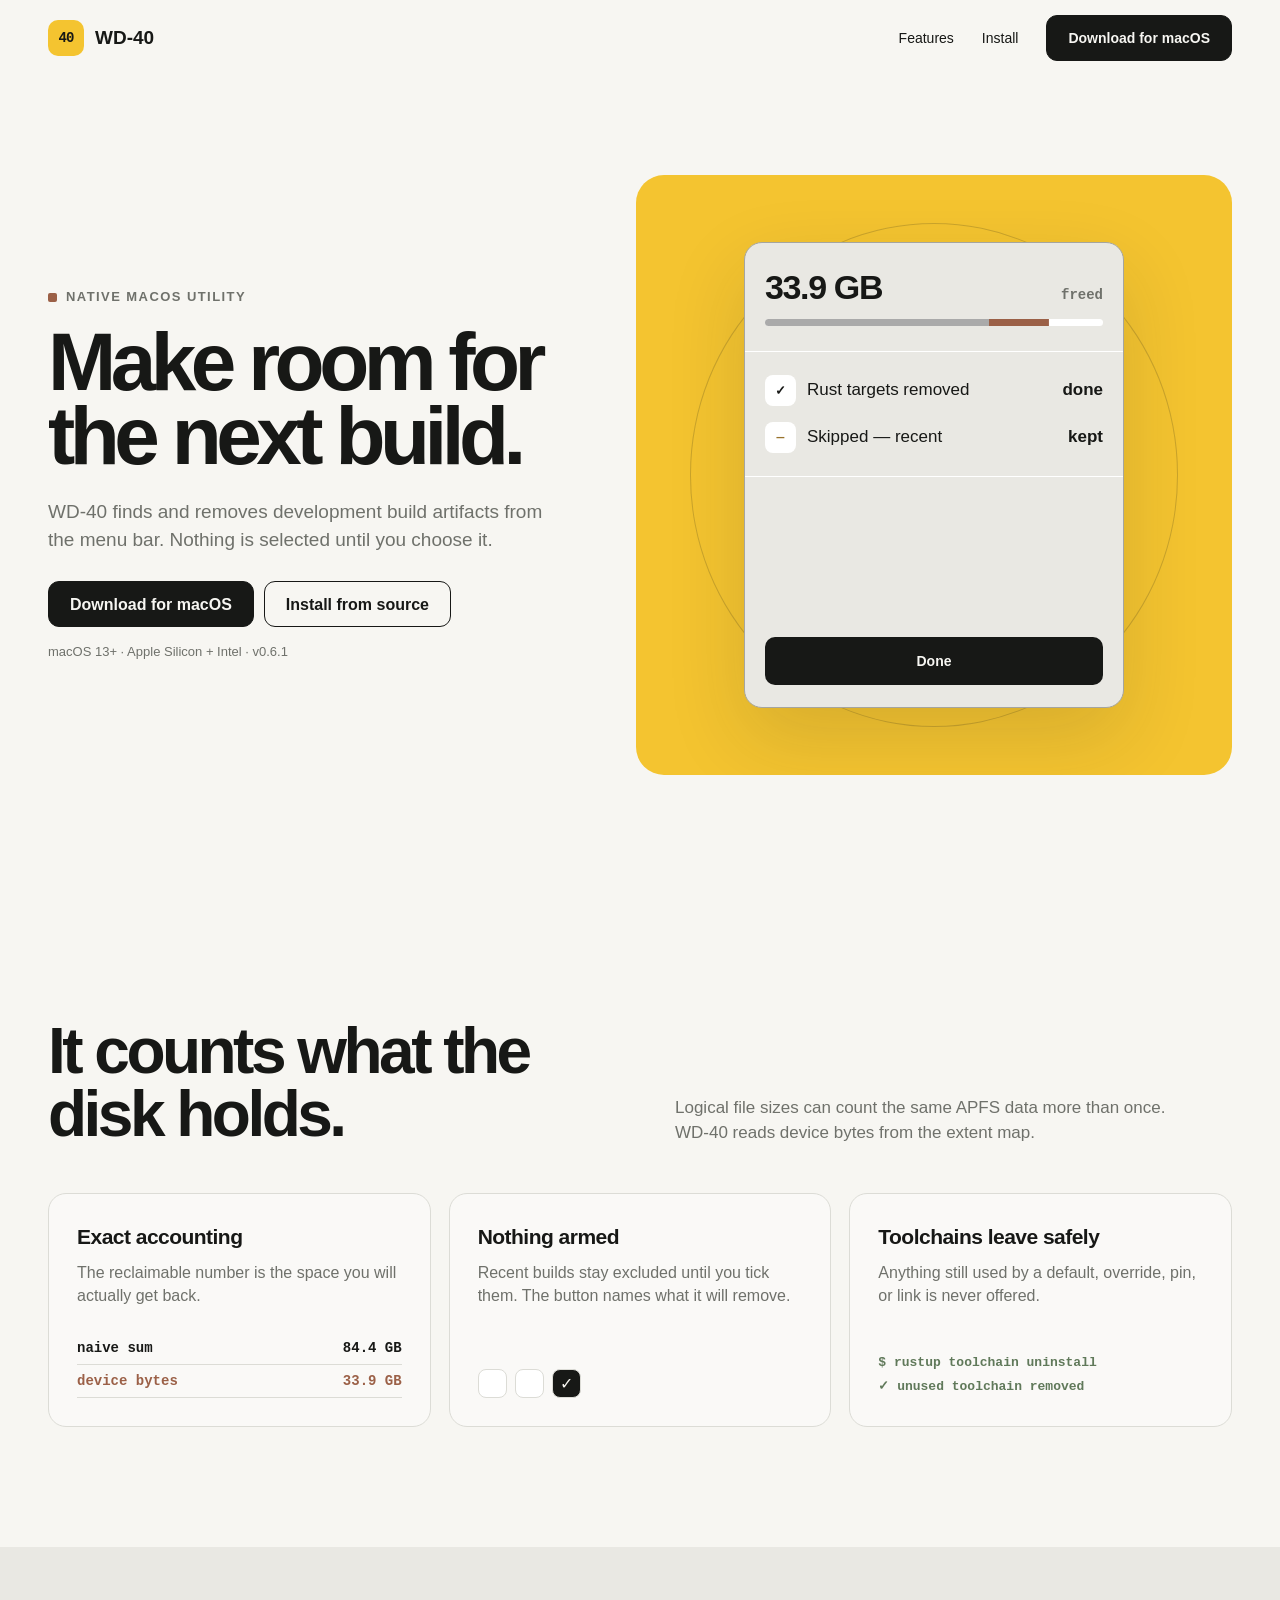
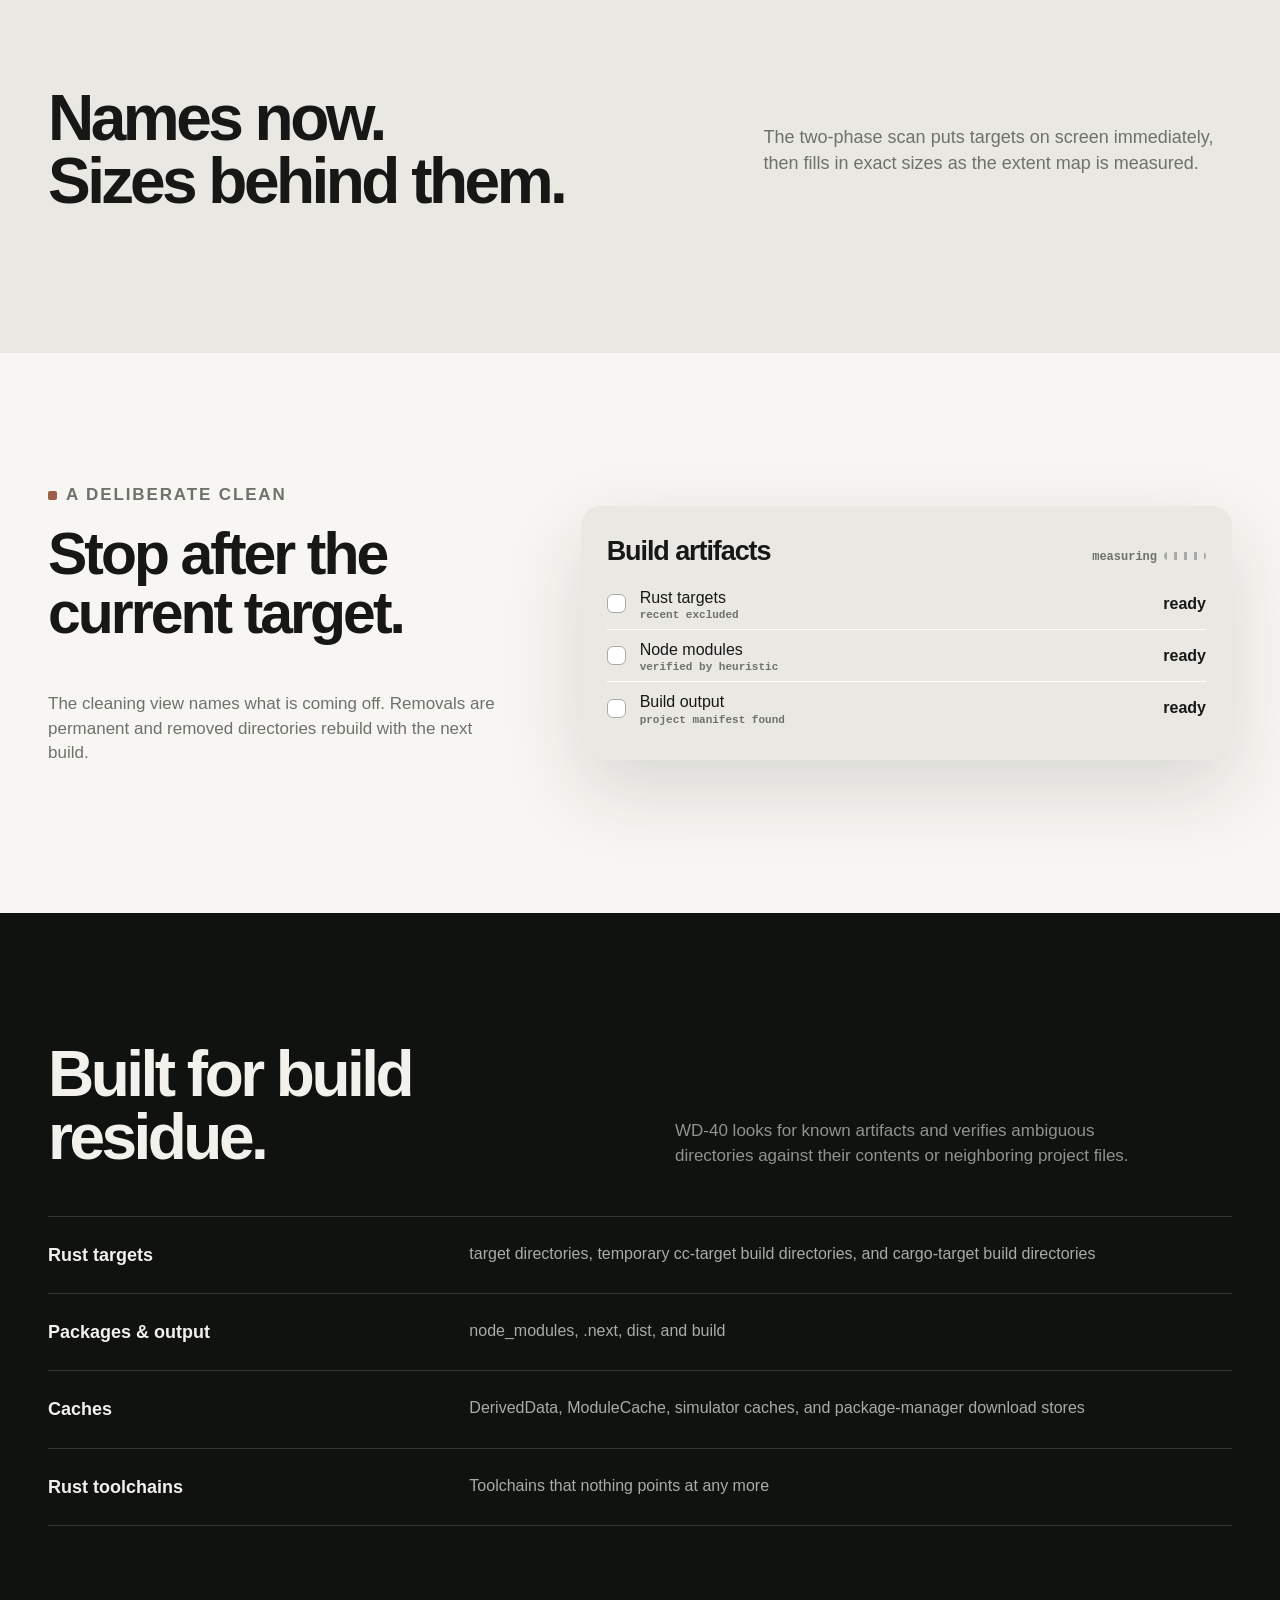
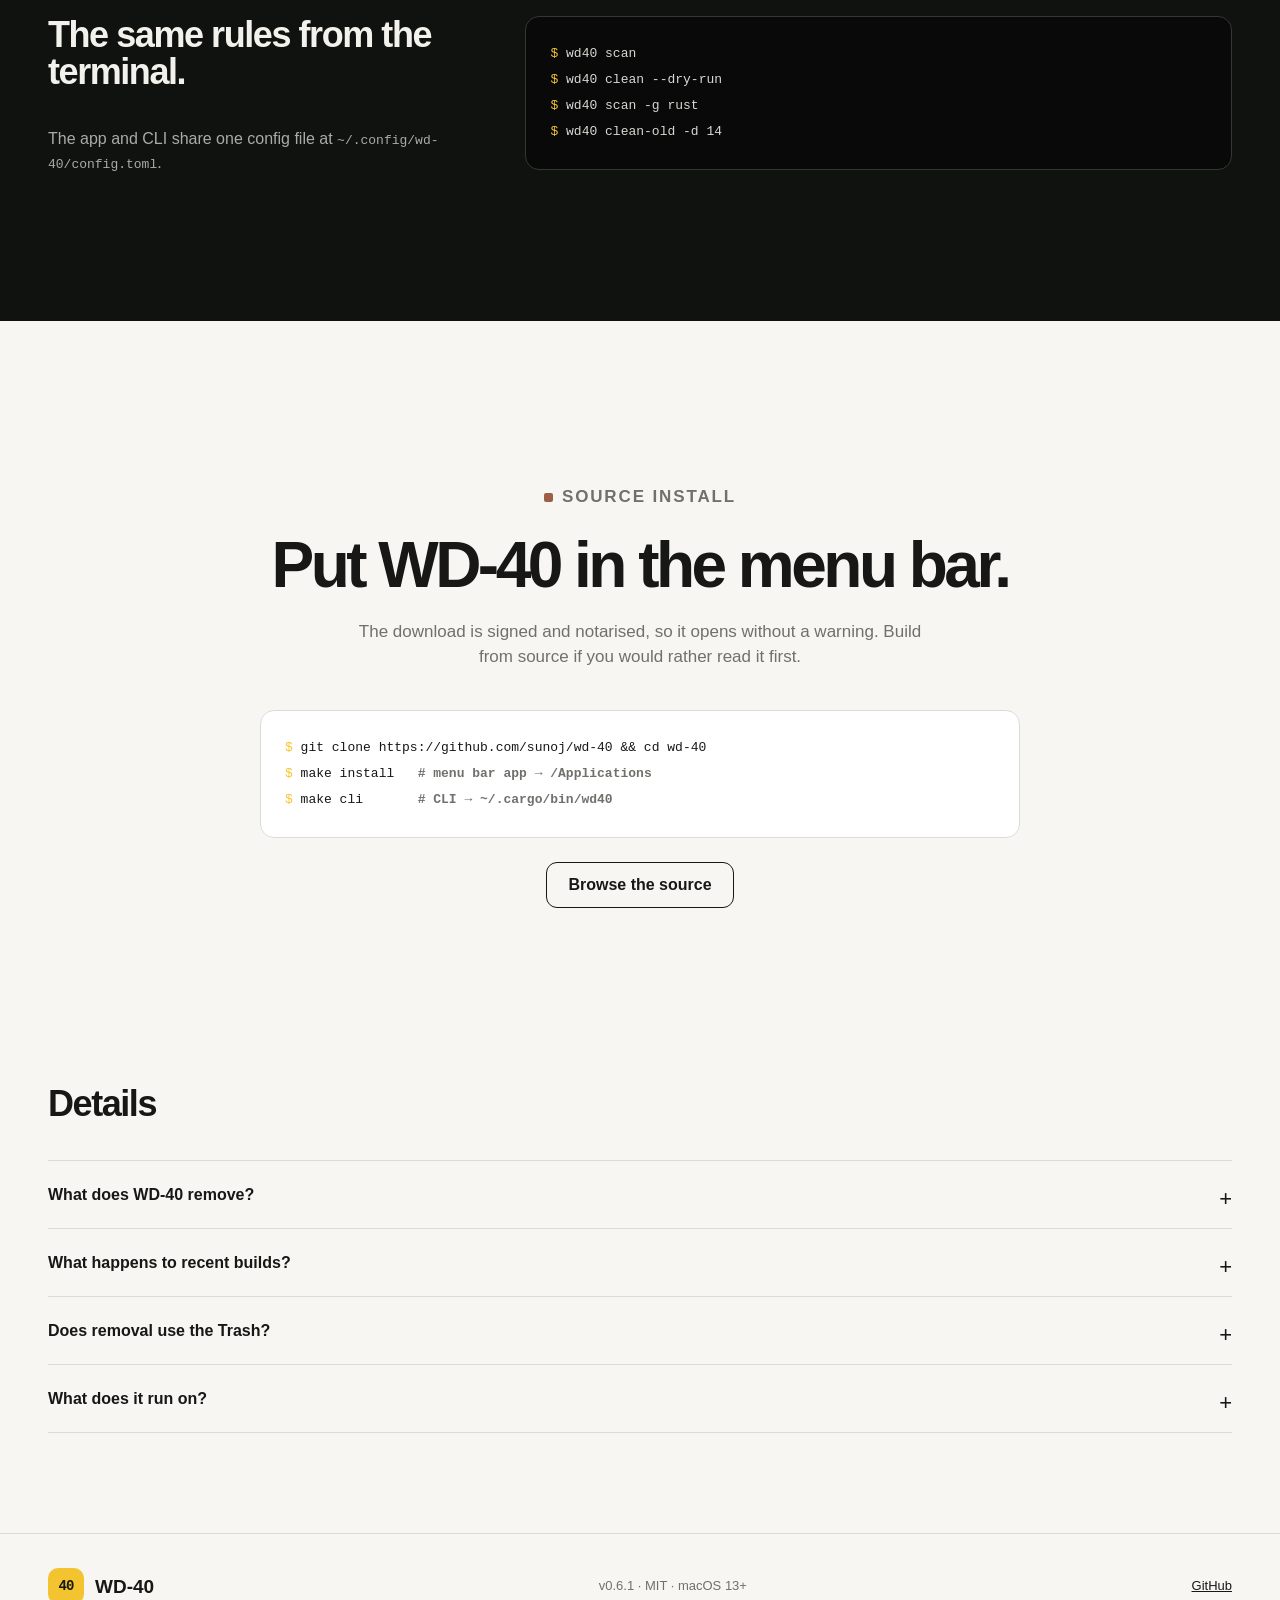
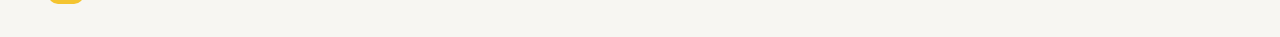
==== commit 050ea4b9: "point the site at 0.6.1, which macOS opens without asking The download links still offered wd40-0.6." ====
--- a/site/public/index.html
+++ b/site/public/index.html
@@ -11,7 +11,7 @@
   <link rel="icon" href="data:image/svg+xml,%3Csvg xmlns='http://www.w3.org/2000/svg' viewBox='0 0 40 40'%3E%3Crect width='40' height='40' rx='10' fill='%23f4c430'/%3E%3Ctext x='20' y='25' text-anchor='middle' font-family='monospace' font-weight='700' font-size='14'%3E40%3C/text%3E%3C/svg%3E">
   <title>WD-40 — Make room for the next build</title>
   <meta name="description" content="WD-40 is a native macOS menu bar app and CLI that finds and removes development build artifacts.">
-  <script>const DOWNLOAD_URL="https://wd40-release.sunoj-mings.workers.dev/wd40-0.6.0.zip";</script>
+  <script>const DOWNLOAD_URL="https://wd40-release.sunoj-mings.workers.dev/wd40-0.6.1.dmg";</script>
   <style>
     :root{--paper:#f7f6f2;--ink:#171816;--muted:#6f716b;--line:#dcdcd6;--panel:#e9e8e3;--panel2:#fff;--accent:#f4c430;--rust:#9b6047;--green:#60795a;--dark:#101210;--shadow:0 30px 80px #25251e24}
     *{box-sizing:border-box}html{scroll-behavior:smooth}body{margin:0;background:var(--paper);color:var(--ink);font-family:-apple-system,BlinkMacSystemFont,"Segoe UI",sans-serif;line-height:1.45}a{color:inherit}button,a{font:inherit}.wrap{width:min(1184px,calc(100% - 48px));margin:auto}.nav{height:76px;display:flex;align-items:center;justify-content:space-between}.brand{display:flex;align-items:center;gap:11px;font-weight:800;text-decoration:none;font-size:19px}.mark{display:grid;place-items:center;width:36px;height:36px;border-radius:10px;background:var(--accent);font:800 14px ui-monospace,monospace;letter-spacing:-1px}.navlinks{display:flex;align-items:center;gap:28px;font-size:14px}.navlinks a{text-decoration:none}.button{display:inline-flex;align-items:center;justify-content:center;min-height:46px;padding:0 21px;border:1px solid var(--ink);border-radius:11px;background:var(--ink);color:var(--paper);font-weight:750;text-decoration:none;transition:transform .2s,background .2s}.button:hover{transform:translateY(-2px)}.button.alt{background:transparent;color:var(--ink)}
@@ -46,10 +46,10 @@
   </style>
 </head>
 <body>
-  <header class="wrap nav"><a class="brand" href="#top"><span class="mark">40</span>WD-40</a><nav class="navlinks" aria-label="Primary"><a href="#features">Features</a><a href="#install">Install</a><a class="button download" href="https://wd40-release.sunoj-mings.workers.dev/wd40-0.6.0.zip">Download for macOS</a></nav></header>
+  <header class="wrap nav"><a class="brand" href="#top"><span class="mark">40</span>WD-40</a><nav class="navlinks" aria-label="Primary"><a href="#features">Features</a><a href="#install">Install</a><a class="button download" href="https://wd40-release.sunoj-mings.workers.dev/wd40-0.6.1.dmg">Download for macOS</a></nav></header>
   <main id="top">
     <section class="wrap hero">
-      <div><p class="eyebrow">Native macOS utility</p><h1>Make room for the next build.</h1><p class="lead">WD-40 finds and removes development build artifacts from the menu bar. Nothing is selected until you choose it.</p><div class="actions"><a class="button download" href="https://wd40-release.sunoj-mings.workers.dev/wd40-0.6.0.zip">Download for macOS</a><a class="button alt" href="#install">Install from source</a></div><p class="meta">macOS 13+ · Apple Silicon + Intel · v0.6.0</p></div>
+      <div><p class="eyebrow">Native macOS utility</p><h1>Make room for the next build.</h1><p class="lead">WD-40 finds and removes development build artifacts from the menu bar. Nothing is selected until you choose it.</p><div class="actions"><a class="button download" href="https://wd40-release.sunoj-mings.workers.dev/wd40-0.6.1.dmg">Download for macOS</a><a class="button alt" href="#install">Install from source</a></div><p class="meta">macOS 13+ · Apple Silicon + Intel · v0.6.1</p></div>
       <div class="stage" aria-label="WD-40 popover moving through scan, cleaning, and finished states">
         <div class="popover">
           <div class="pop-state scan"><div class="pop-top"><strong>Scanning</strong><span class="mono"><span class="spin"></span></span></div><div class="meter"><span></span></div><div class="status">Targets appear first. <b>Measuring sizes…</b></div><div class="group"><span>rust targets</span><span>measuring</span></div><div class="row"><span class="check on">✓</span><span>project-alpha<span class="sub">target · recent</span></span><span class="mono recent">recent</span></div><div class="row"><span class="check"></span><span>project-beta<span class="sub">target</span></span><span class="mono">…</span></div><div class="group"><span>node modules</span><span>measuring</span></div><div class="row"><span class="check"></span><span>web-client<span class="sub">node_modules</span></span><span class="mono">…</span></div><button class="pop-action" type="button">Clean selected · 33.9 GB</button><div class="pop-foot"><span>Rescan</span><span>Settings</span></div></div>
@@ -66,10 +66,10 @@
     <section class="statement"><div class="wrap"><h2>Names now.<br>Sizes behind them.</h2><p>The two-phase scan puts targets on screen immediately, then fills in exact sizes as the extent map is measured.</p></div></section>
     <section class="wrap split"><div><p class="eyebrow">A deliberate clean</p><h2>Stop after the current target.</h2><p>The cleaning view names what is coming off. Removals are permanent and removed directories rebuild with the next build.</p></div><div class="mini-ui"><div class="pop-top"><strong>Build artifacts</strong><span class="measure">measuring</span></div><div class="row"><span class="check"></span><span>Rust targets<span class="sub">recent excluded</span></span><b>ready</b></div><div class="row"><span class="check"></span><span>Node modules<span class="sub">verified by heuristic</span></span><b>ready</b></div><div class="row"><span class="check"></span><span>Build output<span class="sub">project manifest found</span></span><b>ready</b></div></div></section>
     <section class="technical"><div class="wrap"><div class="section-head"><h2>Built for build residue.</h2><p>WD-40 looks for known artifacts and verifies ambiguous directories against their contents or neighboring project files.</p></div><div class="coverage"><div><strong>Rust targets</strong><span>target directories, temporary cc-target build directories, and cargo-target build directories</span></div><div><strong>Packages &amp; output</strong><span>node_modules, .next, dist, and build</span></div><div><strong>Caches</strong><span>DerivedData, ModuleCache, simulator caches, and package-manager download stores</span></div><div><strong>Rust toolchains</strong><span>Toolchains that nothing points at any more</span></div></div><div class="cli"><div><h3>The same rules from the terminal.</h3><p>The app and CLI share one config file at <code>~/.config/wd-40/config.toml</code>.</p></div><div class="terminal"><span class="prompt">$</span> wd40 scan<br><span class="prompt">$</span> wd40 clean --dry-run<br><span class="prompt">$</span> wd40 scan -g rust<br><span class="prompt">$</span> wd40 clean-old -d 14</div></div></div></section>
-    <section class="wrap install" id="install"><p class="eyebrow" style="justify-content:center">Source install</p><h2>Put WD-40 in the menu bar.</h2><p>The build is signed ad-hoc rather than notarised, so macOS asks the first time you open it. Building from source avoids that.</p><div class="commands"><span class="prompt">$</span> git clone https://github.com/sunoj/wd-40 &amp;&amp; cd wd-40<br><span class="prompt">$</span> make install&nbsp;&nbsp;&nbsp;<span class="mono"># menu bar app → /Applications</span><br><span class="prompt">$</span> make cli&nbsp;&nbsp;&nbsp;&nbsp;&nbsp;&nbsp;&nbsp;<span class="mono"># CLI → ~/.cargo/bin/wd40</span></div><a class="button alt" href="https://github.com/sunoj/wd-40">Browse the source</a></section>
+    <section class="wrap install" id="install"><p class="eyebrow" style="justify-content:center">Source install</p><h2>Put WD-40 in the menu bar.</h2><p>The download is signed and notarised, so it opens without a warning. Build from source if you would rather read it first.</p><div class="commands"><span class="prompt">$</span> git clone https://github.com/sunoj/wd-40 &amp;&amp; cd wd-40<br><span class="prompt">$</span> make install&nbsp;&nbsp;&nbsp;<span class="mono"># menu bar app → /Applications</span><br><span class="prompt">$</span> make cli&nbsp;&nbsp;&nbsp;&nbsp;&nbsp;&nbsp;&nbsp;<span class="mono"># CLI → ~/.cargo/bin/wd40</span></div><a class="button alt" href="https://github.com/sunoj/wd-40">Browse the source</a></section>
     <section class="wrap faq"><h2>Details</h2><details><summary>What does WD-40 remove?</summary><p>Development build artifacts: Rust targets, Node modules, build output, caches, and unused Rust toolchains. Detection uses heuristics rather than directory names alone.</p></details><details><summary>What happens to recent builds?</summary><p>They are excluded until you explicitly select them. Nothing is selected by default.</p></details><details><summary>Does removal use the Trash?</summary><p>No. Removals are permanent. Removed directories are recreated by the next build that needs them.</p></details><details><summary>What does it run on?</summary><p>macOS 13 or later on Apple Silicon and Intel. It is one native Rust and AppKit binary, with no Electron or web view.</p></details></section>
   </main>
-  <footer><div class="wrap"><a class="brand" href="#top"><span class="mark">40</span>WD-40</a><p>v0.6.0 · MIT · macOS 13+</p><div class="footerlinks"><a href="https://github.com/sunoj/wd-40">GitHub</a></div></div></footer>
+  <footer><div class="wrap"><a class="brand" href="#top"><span class="mark">40</span>WD-40</a><p>v0.6.1 · MIT · macOS 13+</p><div class="footerlinks"><a href="https://github.com/sunoj/wd-40">GitHub</a></div></div></footer>
   <script>document.querySelectorAll(".download").forEach(link=>link.href=DOWNLOAD_URL);</script>
   <script>
     document.addEventListener("DOMContentLoaded", () => {
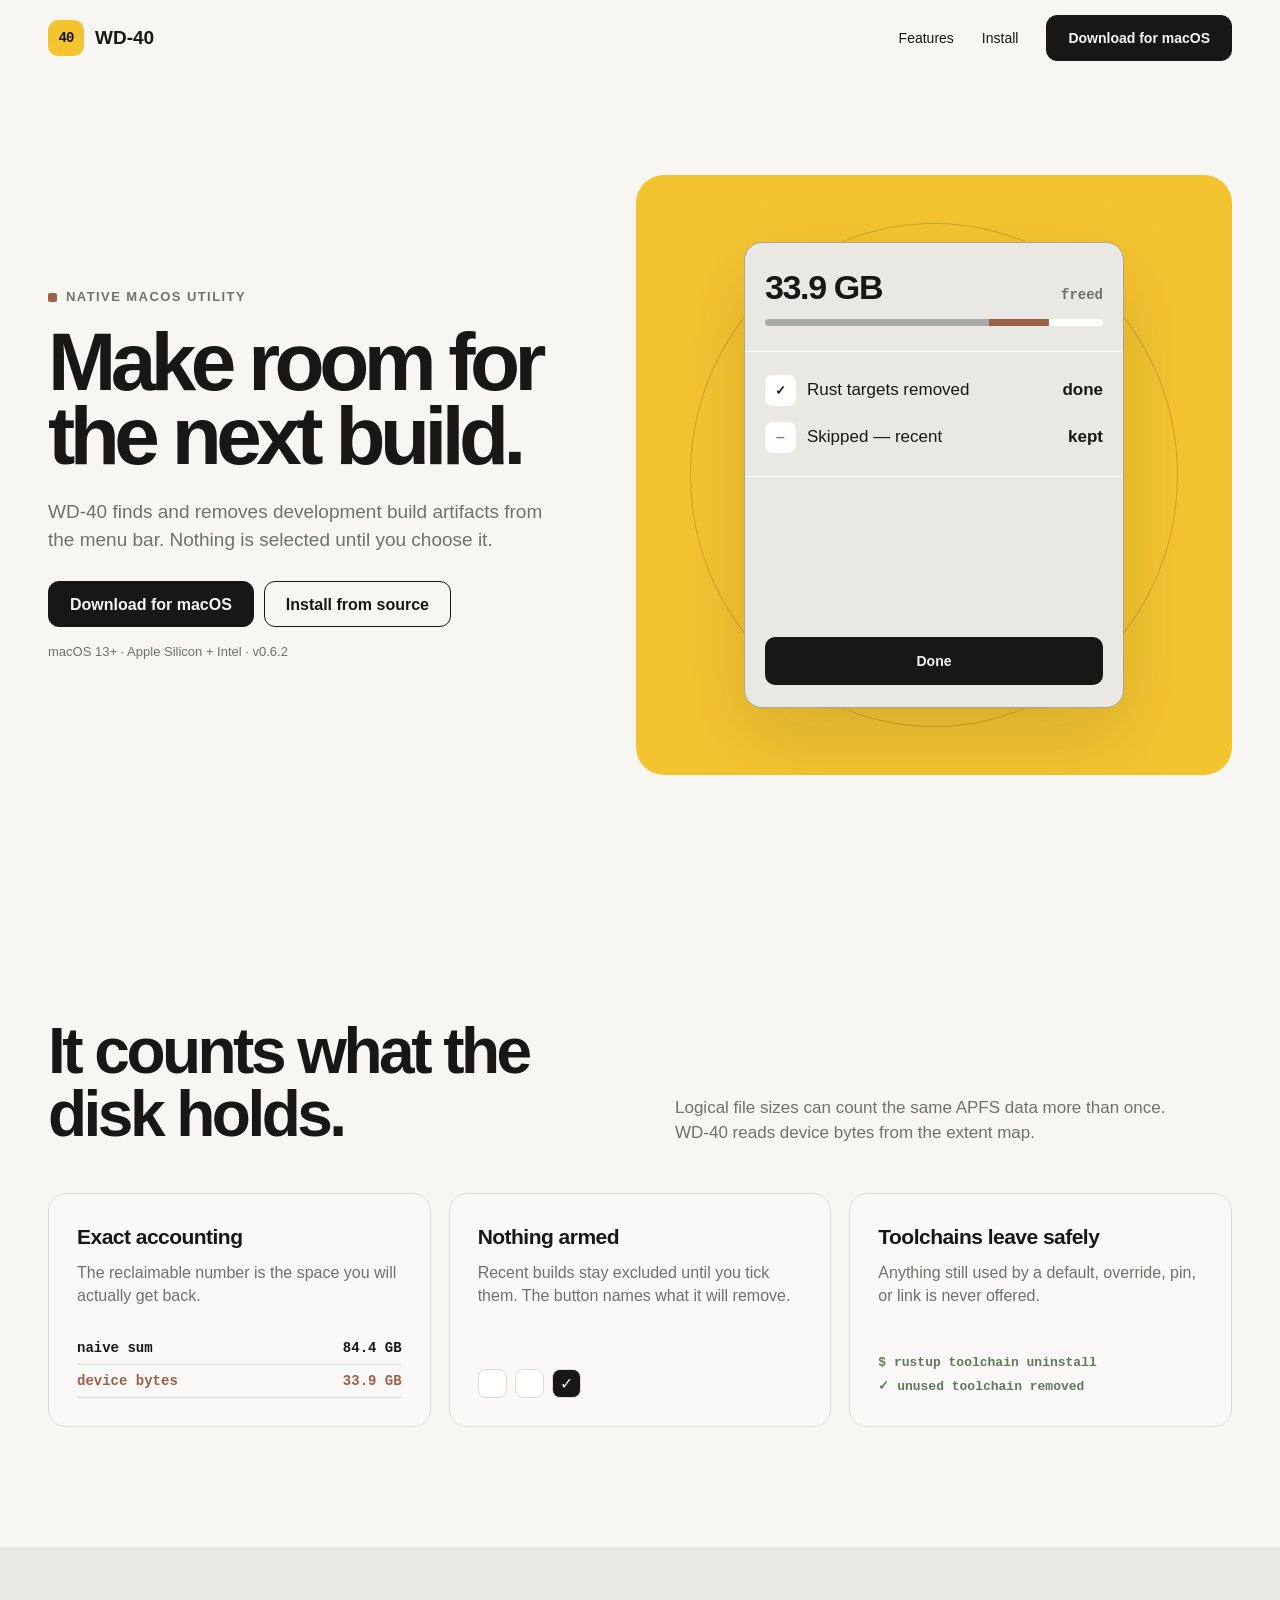
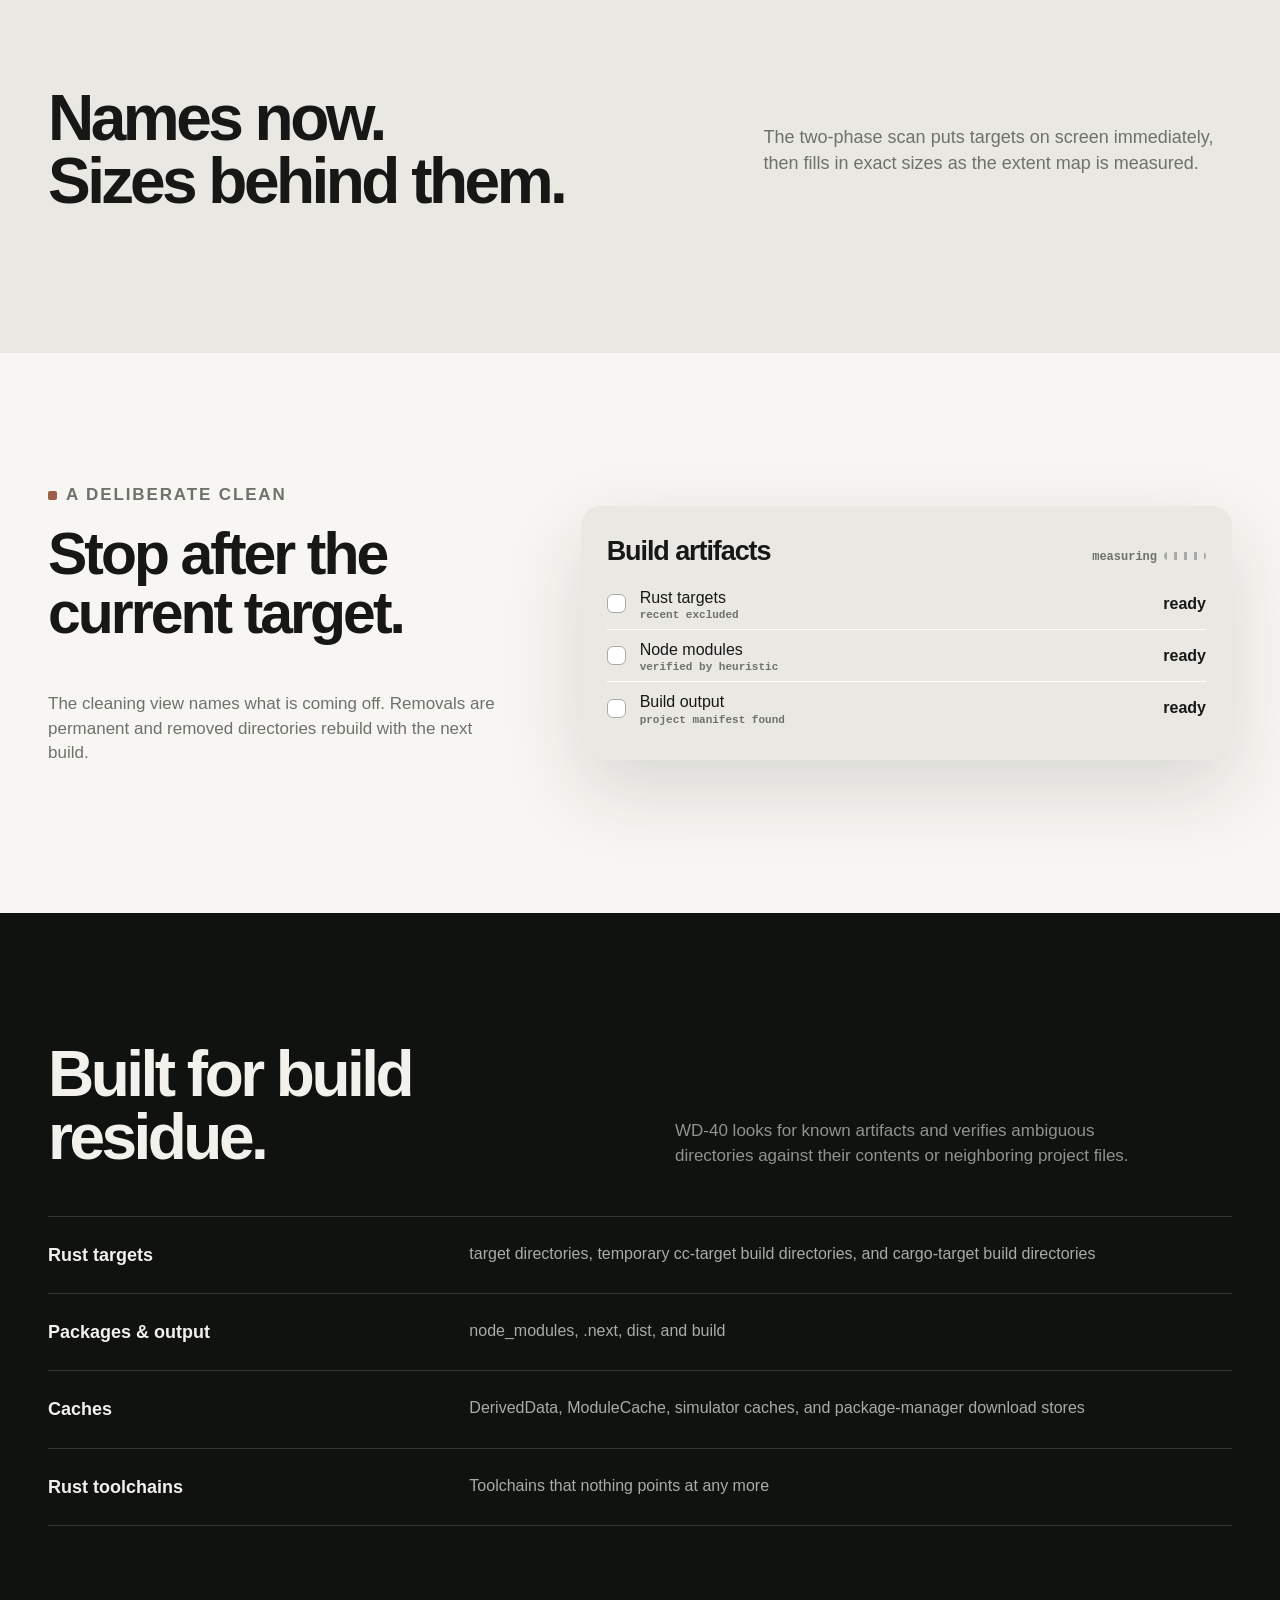
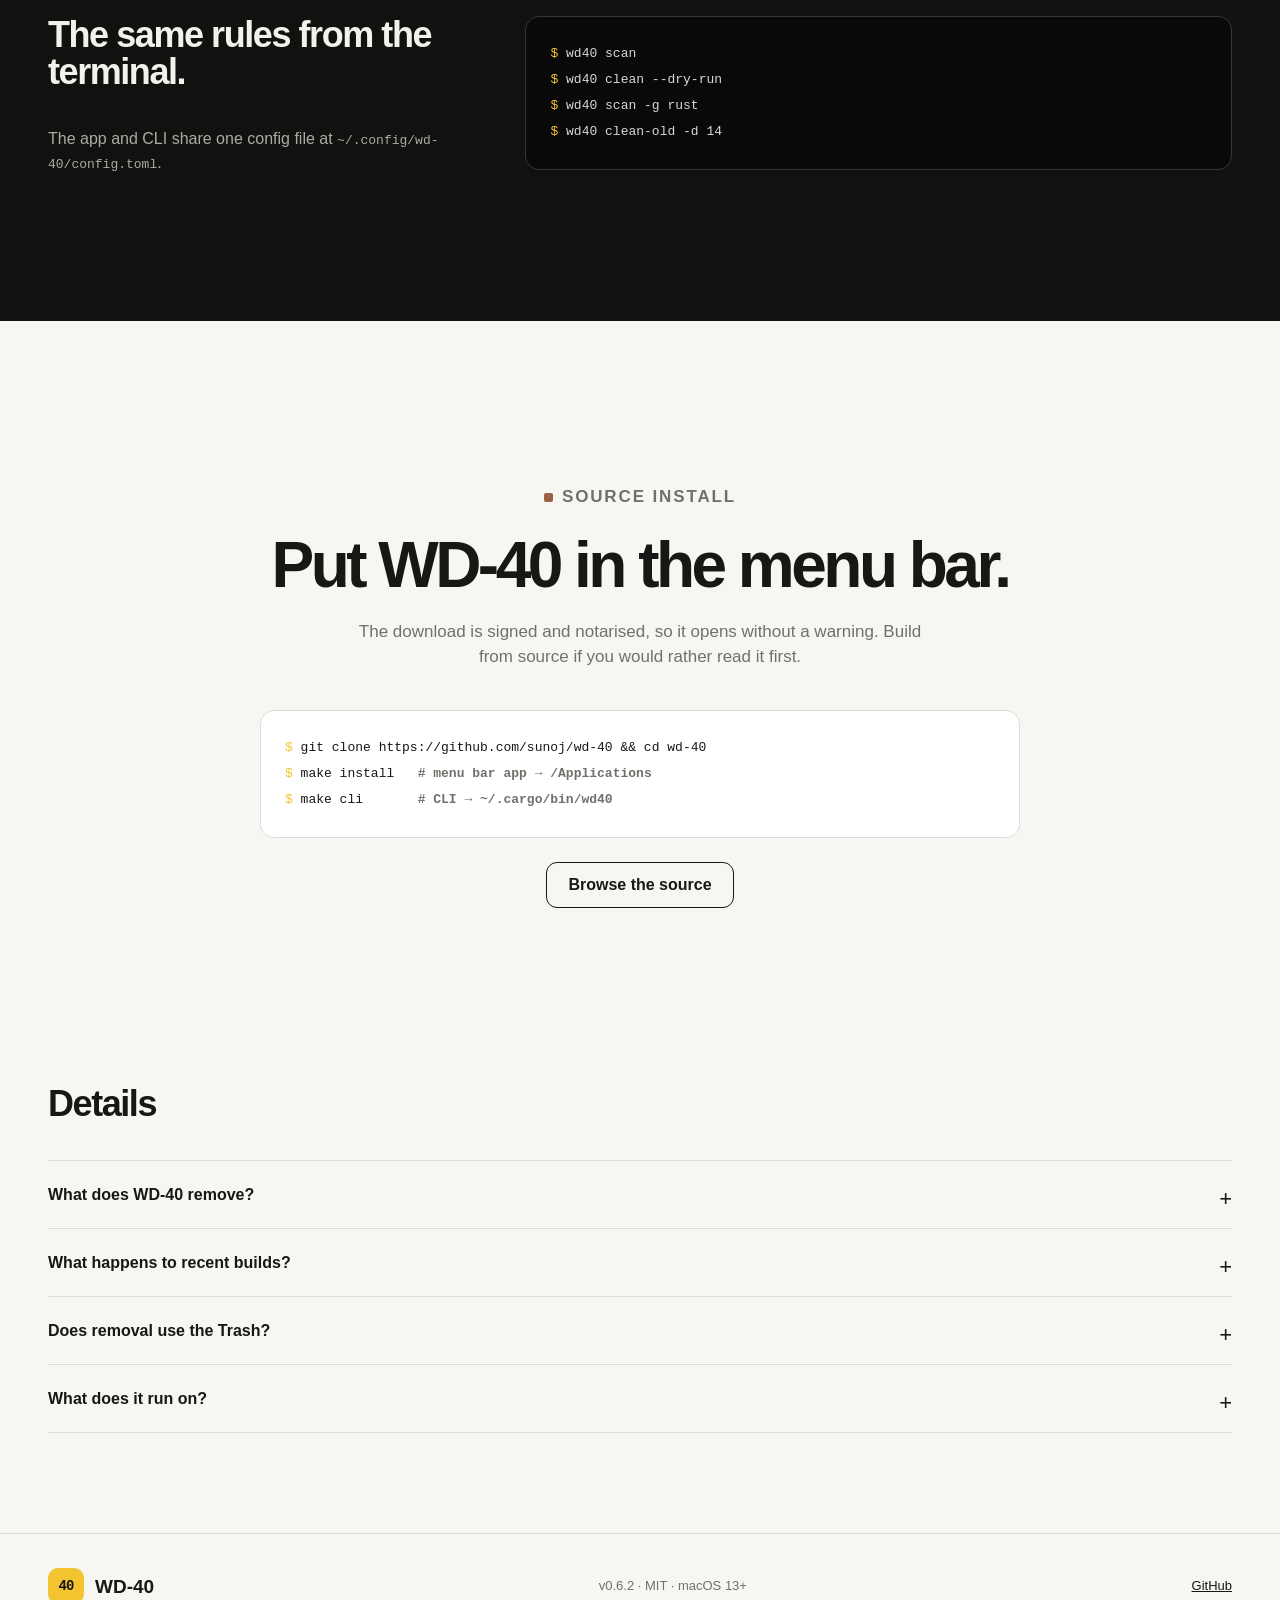
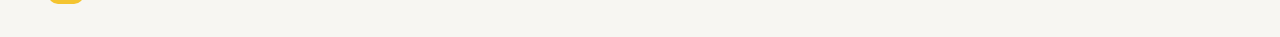
==== commit fa7ecd2e: "0.6.2 The scan stops claiming the disk is clean while it is still looking, and says what it is doing" ====
--- a/site/public/index.html
+++ b/site/public/index.html
@@ -11,7 +11,7 @@
   <link rel="icon" href="data:image/svg+xml,%3Csvg xmlns='http://www.w3.org/2000/svg' viewBox='0 0 40 40'%3E%3Crect width='40' height='40' rx='10' fill='%23f4c430'/%3E%3Ctext x='20' y='25' text-anchor='middle' font-family='monospace' font-weight='700' font-size='14'%3E40%3C/text%3E%3C/svg%3E">
   <title>WD-40 — Make room for the next build</title>
   <meta name="description" content="WD-40 is a native macOS menu bar app and CLI that finds and removes development build artifacts.">
-  <script>const DOWNLOAD_URL="https://wd40-release.sunoj-mings.workers.dev/wd40-0.6.1.dmg";</script>
+  <script>const DOWNLOAD_URL="https://wd40-release.sunoj-mings.workers.dev/wd40-0.6.2.dmg";</script>
   <style>
     :root{--paper:#f7f6f2;--ink:#171816;--muted:#6f716b;--line:#dcdcd6;--panel:#e9e8e3;--panel2:#fff;--accent:#f4c430;--rust:#9b6047;--green:#60795a;--dark:#101210;--shadow:0 30px 80px #25251e24}
     *{box-sizing:border-box}html{scroll-behavior:smooth}body{margin:0;background:var(--paper);color:var(--ink);font-family:-apple-system,BlinkMacSystemFont,"Segoe UI",sans-serif;line-height:1.45}a{color:inherit}button,a{font:inherit}.wrap{width:min(1184px,calc(100% - 48px));margin:auto}.nav{height:76px;display:flex;align-items:center;justify-content:space-between}.brand{display:flex;align-items:center;gap:11px;font-weight:800;text-decoration:none;font-size:19px}.mark{display:grid;place-items:center;width:36px;height:36px;border-radius:10px;background:var(--accent);font:800 14px ui-monospace,monospace;letter-spacing:-1px}.navlinks{display:flex;align-items:center;gap:28px;font-size:14px}.navlinks a{text-decoration:none}.button{display:inline-flex;align-items:center;justify-content:center;min-height:46px;padding:0 21px;border:1px solid var(--ink);border-radius:11px;background:var(--ink);color:var(--paper);font-weight:750;text-decoration:none;transition:transform .2s,background .2s}.button:hover{transform:translateY(-2px)}.button.alt{background:transparent;color:var(--ink)}
@@ -46,10 +46,10 @@
   </style>
 </head>
 <body>
-  <header class="wrap nav"><a class="brand" href="#top"><span class="mark">40</span>WD-40</a><nav class="navlinks" aria-label="Primary"><a href="#features">Features</a><a href="#install">Install</a><a class="button download" href="https://wd40-release.sunoj-mings.workers.dev/wd40-0.6.1.dmg">Download for macOS</a></nav></header>
+  <header class="wrap nav"><a class="brand" href="#top"><span class="mark">40</span>WD-40</a><nav class="navlinks" aria-label="Primary"><a href="#features">Features</a><a href="#install">Install</a><a class="button download" href="https://wd40-release.sunoj-mings.workers.dev/wd40-0.6.2.dmg">Download for macOS</a></nav></header>
   <main id="top">
     <section class="wrap hero">
-      <div><p class="eyebrow">Native macOS utility</p><h1>Make room for the next build.</h1><p class="lead">WD-40 finds and removes development build artifacts from the menu bar. Nothing is selected until you choose it.</p><div class="actions"><a class="button download" href="https://wd40-release.sunoj-mings.workers.dev/wd40-0.6.1.dmg">Download for macOS</a><a class="button alt" href="#install">Install from source</a></div><p class="meta">macOS 13+ · Apple Silicon + Intel · v0.6.1</p></div>
+      <div><p class="eyebrow">Native macOS utility</p><h1>Make room for the next build.</h1><p class="lead">WD-40 finds and removes development build artifacts from the menu bar. Nothing is selected until you choose it.</p><div class="actions"><a class="button download" href="https://wd40-release.sunoj-mings.workers.dev/wd40-0.6.2.dmg">Download for macOS</a><a class="button alt" href="#install">Install from source</a></div><p class="meta">macOS 13+ · Apple Silicon + Intel · v0.6.2</p></div>
       <div class="stage" aria-label="WD-40 popover moving through scan, cleaning, and finished states">
         <div class="popover">
           <div class="pop-state scan"><div class="pop-top"><strong>Scanning</strong><span class="mono"><span class="spin"></span></span></div><div class="meter"><span></span></div><div class="status">Targets appear first. <b>Measuring sizes…</b></div><div class="group"><span>rust targets</span><span>measuring</span></div><div class="row"><span class="check on">✓</span><span>project-alpha<span class="sub">target · recent</span></span><span class="mono recent">recent</span></div><div class="row"><span class="check"></span><span>project-beta<span class="sub">target</span></span><span class="mono">…</span></div><div class="group"><span>node modules</span><span>measuring</span></div><div class="row"><span class="check"></span><span>web-client<span class="sub">node_modules</span></span><span class="mono">…</span></div><button class="pop-action" type="button">Clean selected · 33.9 GB</button><div class="pop-foot"><span>Rescan</span><span>Settings</span></div></div>
@@ -69,7 +69,7 @@
     <section class="wrap install" id="install"><p class="eyebrow" style="justify-content:center">Source install</p><h2>Put WD-40 in the menu bar.</h2><p>The download is signed and notarised, so it opens without a warning. Build from source if you would rather read it first.</p><div class="commands"><span class="prompt">$</span> git clone https://github.com/sunoj/wd-40 &amp;&amp; cd wd-40<br><span class="prompt">$</span> make install&nbsp;&nbsp;&nbsp;<span class="mono"># menu bar app → /Applications</span><br><span class="prompt">$</span> make cli&nbsp;&nbsp;&nbsp;&nbsp;&nbsp;&nbsp;&nbsp;<span class="mono"># CLI → ~/.cargo/bin/wd40</span></div><a class="button alt" href="https://github.com/sunoj/wd-40">Browse the source</a></section>
     <section class="wrap faq"><h2>Details</h2><details><summary>What does WD-40 remove?</summary><p>Development build artifacts: Rust targets, Node modules, build output, caches, and unused Rust toolchains. Detection uses heuristics rather than directory names alone.</p></details><details><summary>What happens to recent builds?</summary><p>They are excluded until you explicitly select them. Nothing is selected by default.</p></details><details><summary>Does removal use the Trash?</summary><p>No. Removals are permanent. Removed directories are recreated by the next build that needs them.</p></details><details><summary>What does it run on?</summary><p>macOS 13 or later on Apple Silicon and Intel. It is one native Rust and AppKit binary, with no Electron or web view.</p></details></section>
   </main>
-  <footer><div class="wrap"><a class="brand" href="#top"><span class="mark">40</span>WD-40</a><p>v0.6.1 · MIT · macOS 13+</p><div class="footerlinks"><a href="https://github.com/sunoj/wd-40">GitHub</a></div></div></footer>
+  <footer><div class="wrap"><a class="brand" href="#top"><span class="mark">40</span>WD-40</a><p>v0.6.2 · MIT · macOS 13+</p><div class="footerlinks"><a href="https://github.com/sunoj/wd-40">GitHub</a></div></div></footer>
   <script>document.querySelectorAll(".download").forEach(link=>link.href=DOWNLOAD_URL);</script>
   <script>
     document.addEventListener("DOMContentLoaded", () => {
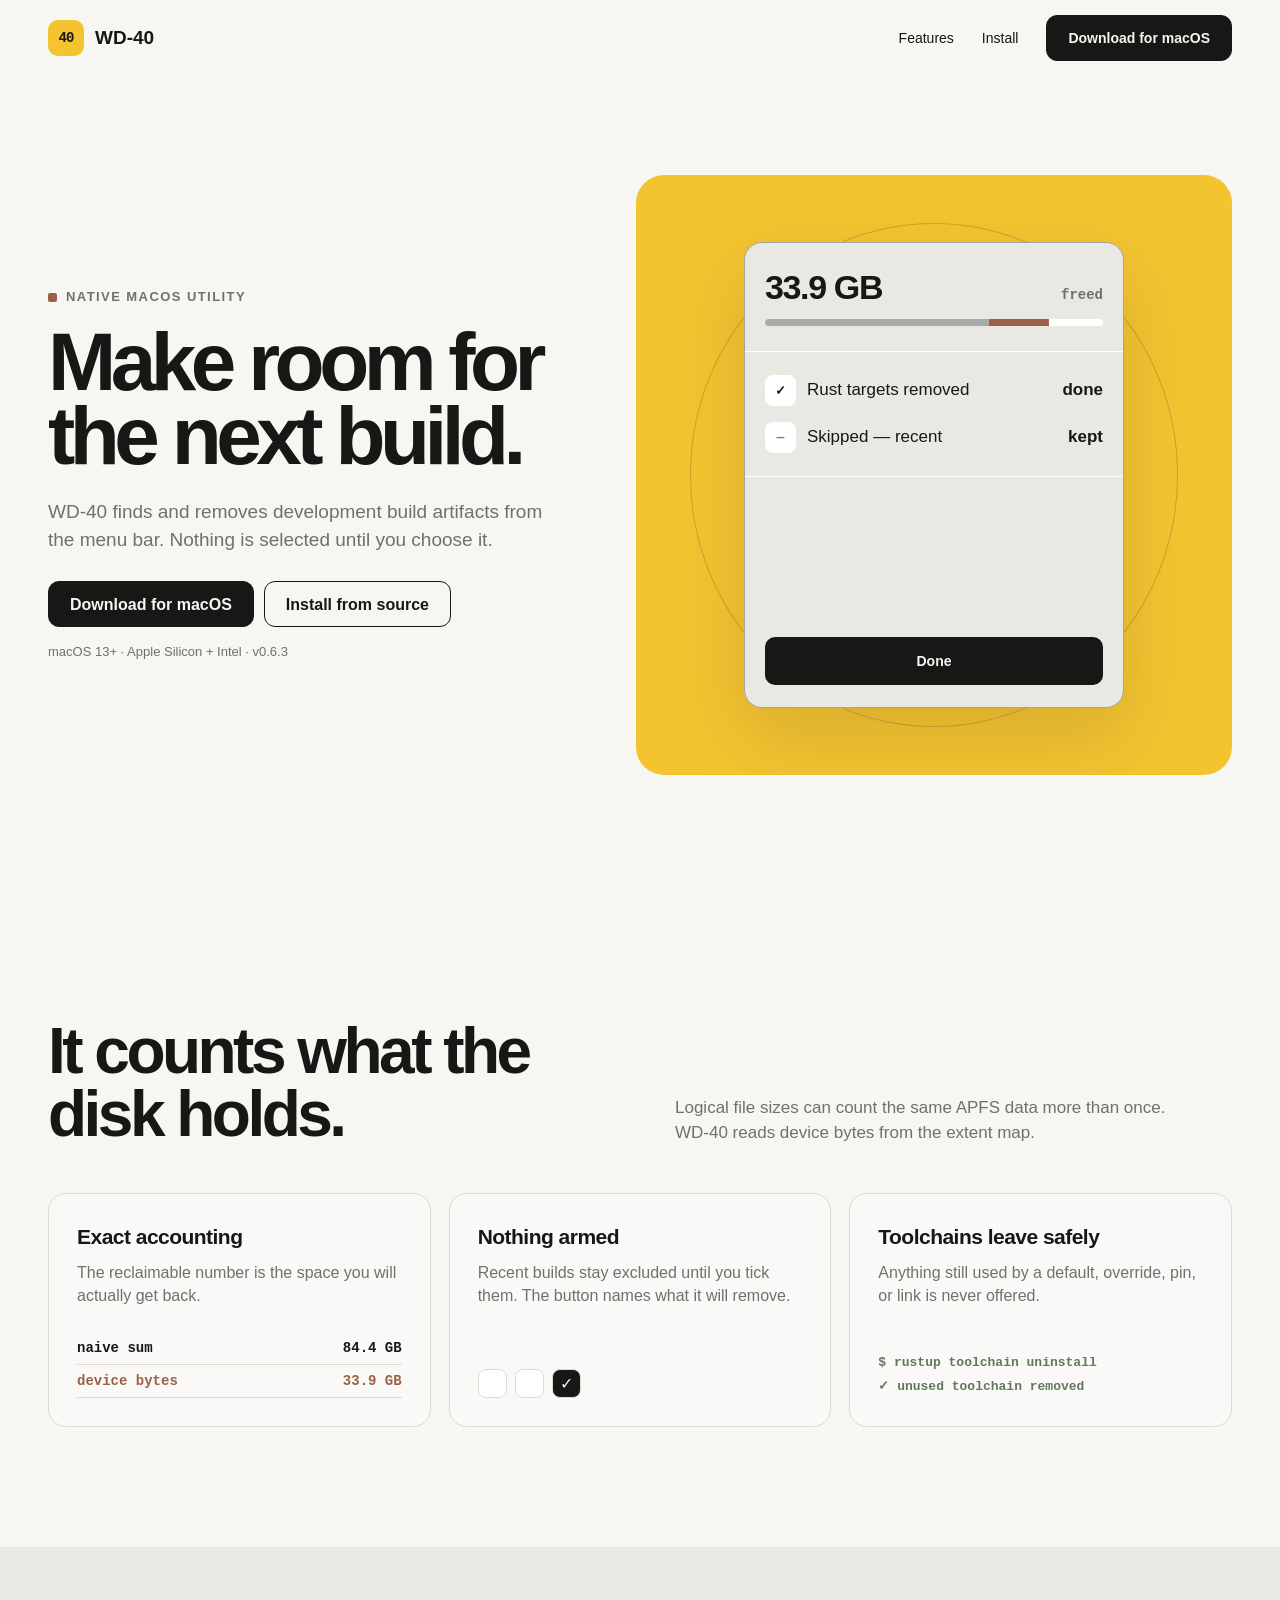
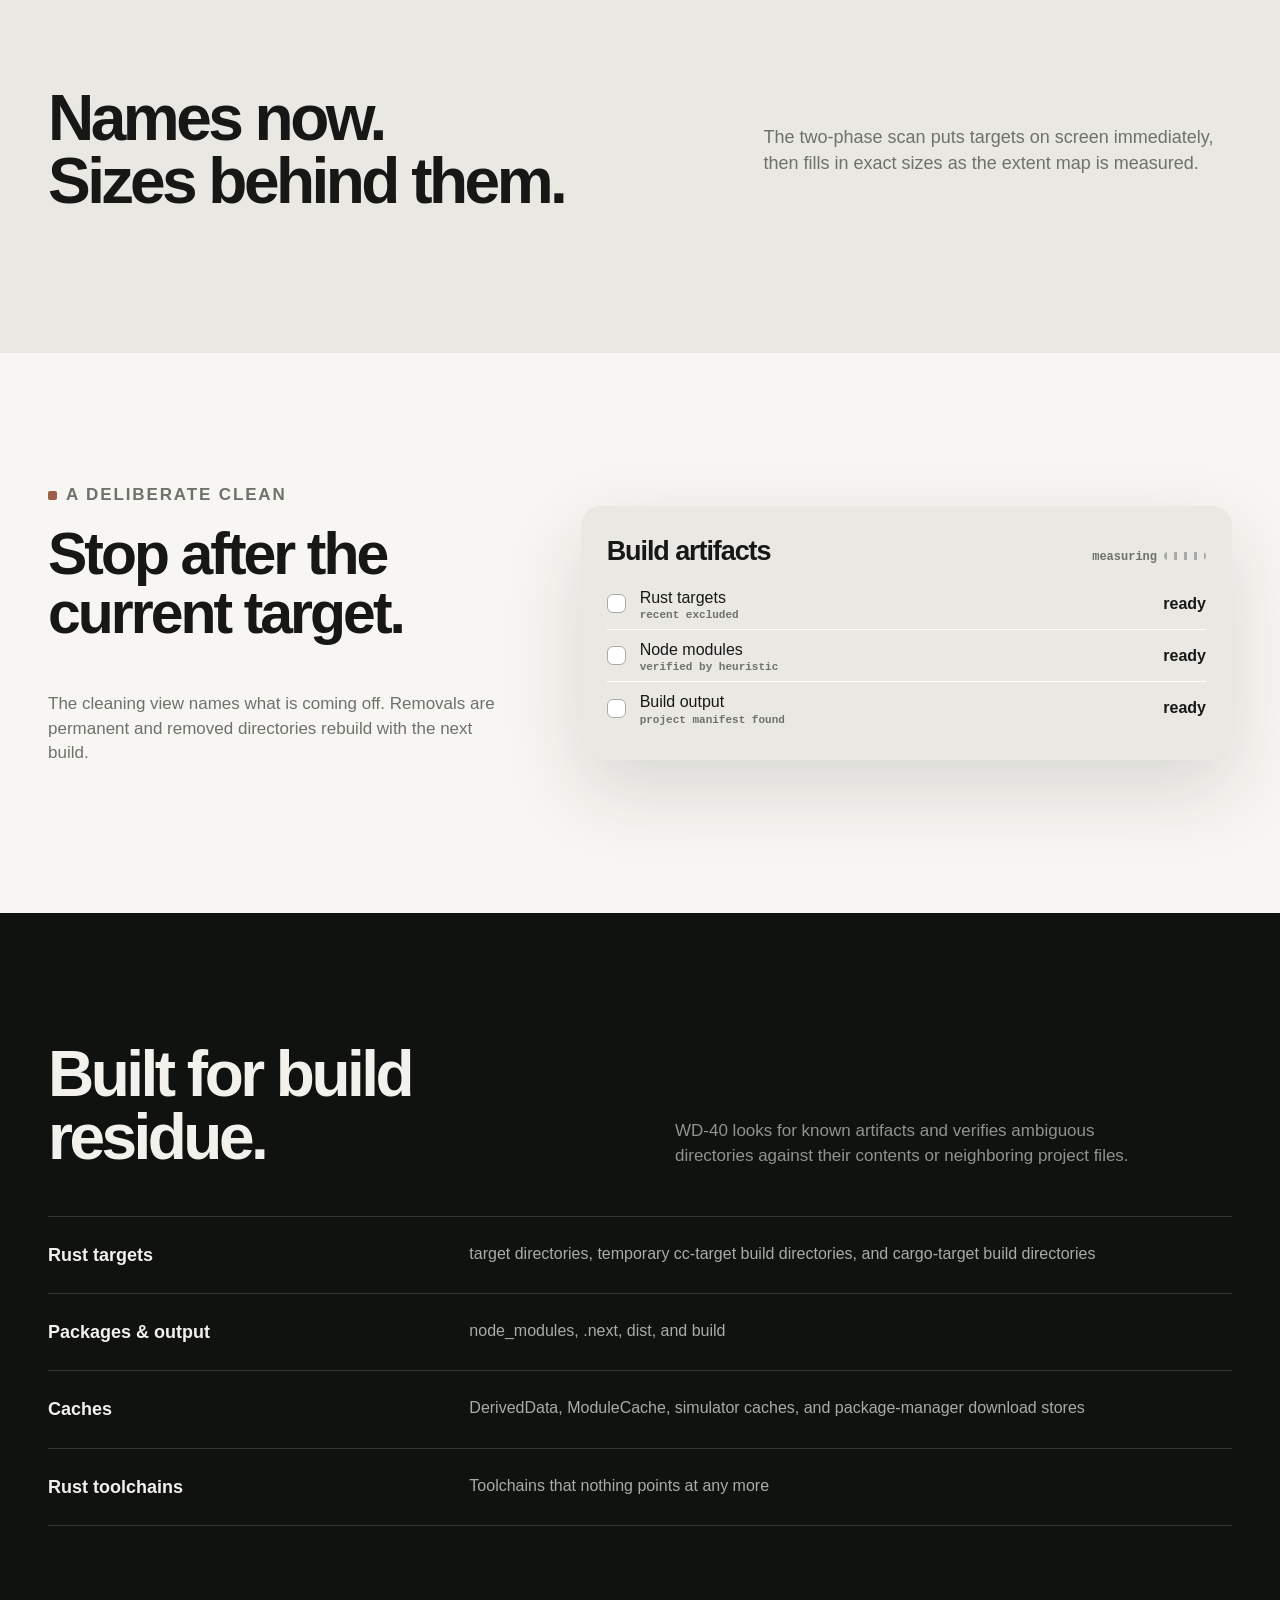
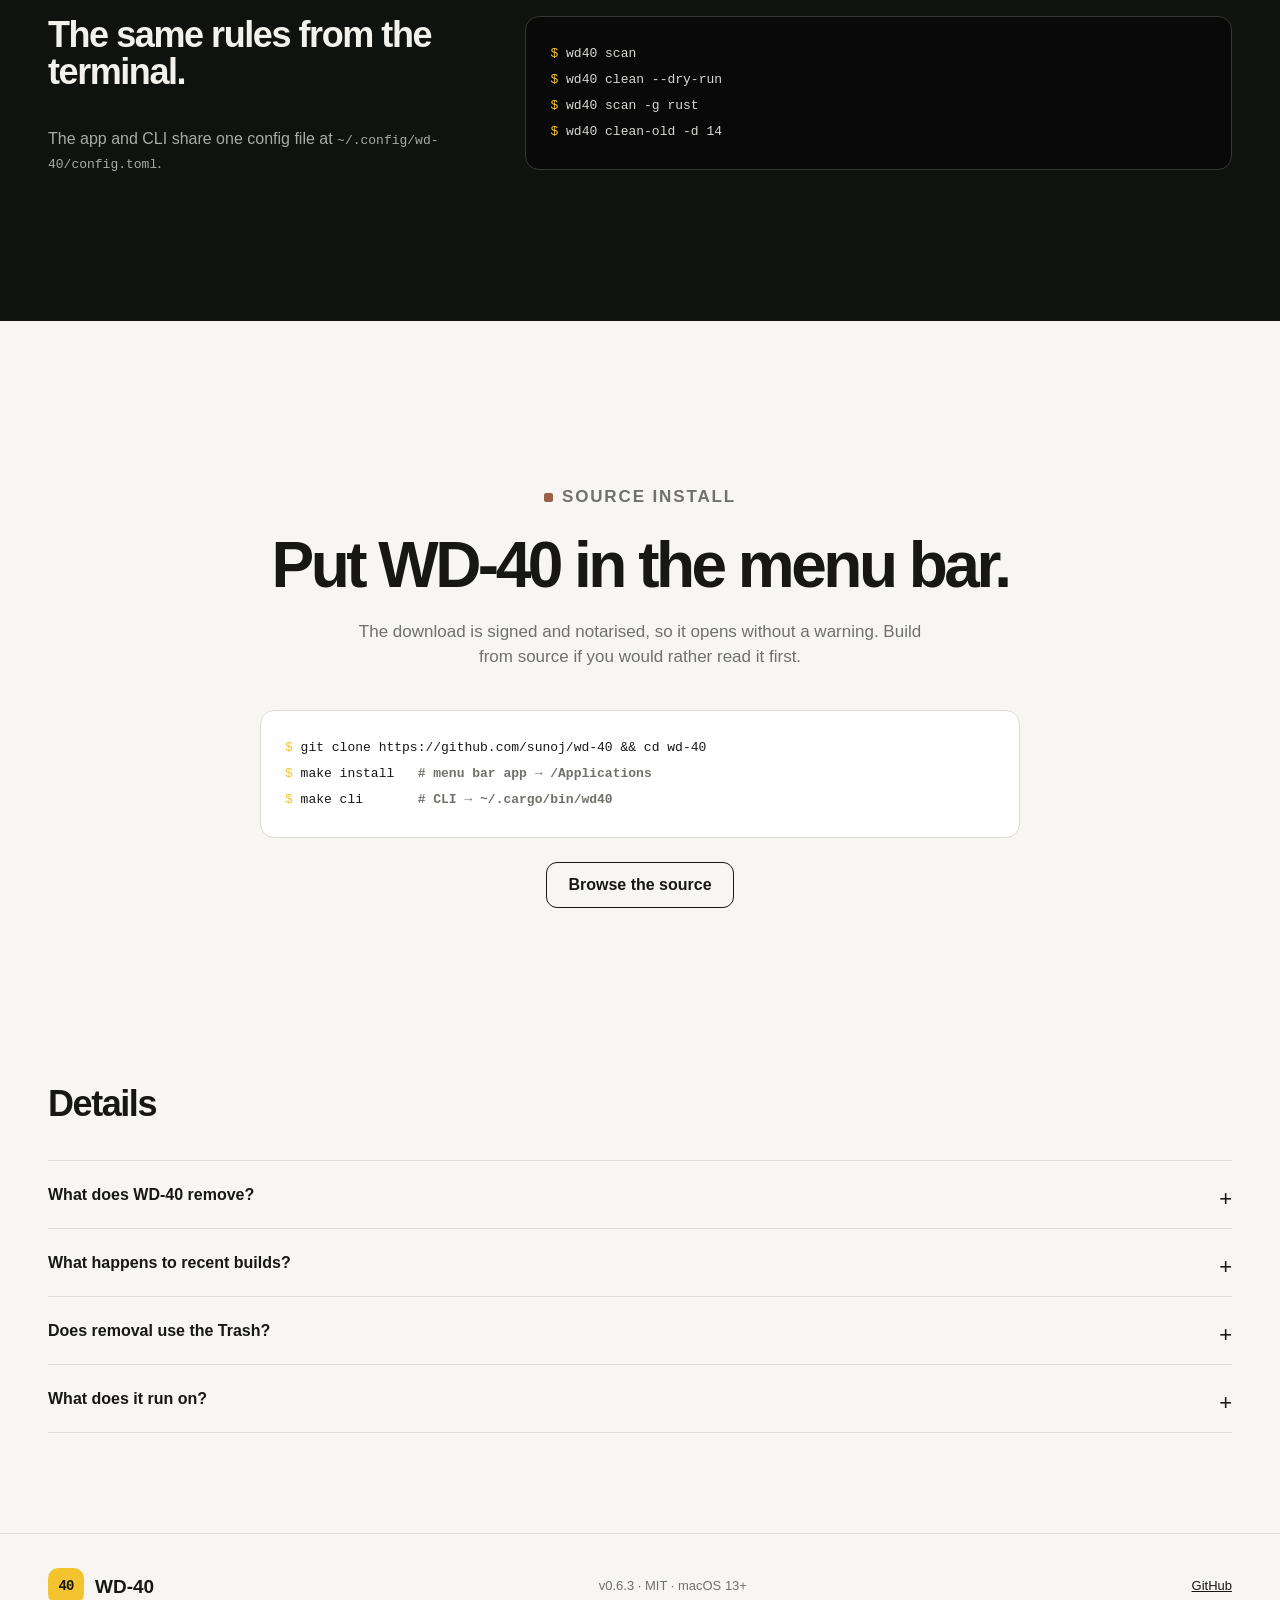
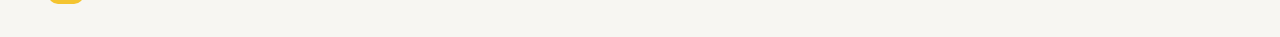
==== commit cceb2b99: "0.6.3 A reclaimable figure that is not stale, and a scan that shows its progress in the bar the prog" ====
--- a/site/public/index.html
+++ b/site/public/index.html
@@ -11,7 +11,7 @@
   <link rel="icon" href="data:image/svg+xml,%3Csvg xmlns='http://www.w3.org/2000/svg' viewBox='0 0 40 40'%3E%3Crect width='40' height='40' rx='10' fill='%23f4c430'/%3E%3Ctext x='20' y='25' text-anchor='middle' font-family='monospace' font-weight='700' font-size='14'%3E40%3C/text%3E%3C/svg%3E">
   <title>WD-40 — Make room for the next build</title>
   <meta name="description" content="WD-40 is a native macOS menu bar app and CLI that finds and removes development build artifacts.">
-  <script>const DOWNLOAD_URL="https://wd40-release.sunoj-mings.workers.dev/wd40-0.6.2.dmg";</script>
+  <script>const DOWNLOAD_URL="https://wd40-release.sunoj-mings.workers.dev/wd40-0.6.3.dmg";</script>
   <style>
     :root{--paper:#f7f6f2;--ink:#171816;--muted:#6f716b;--line:#dcdcd6;--panel:#e9e8e3;--panel2:#fff;--accent:#f4c430;--rust:#9b6047;--green:#60795a;--dark:#101210;--shadow:0 30px 80px #25251e24}
     *{box-sizing:border-box}html{scroll-behavior:smooth}body{margin:0;background:var(--paper);color:var(--ink);font-family:-apple-system,BlinkMacSystemFont,"Segoe UI",sans-serif;line-height:1.45}a{color:inherit}button,a{font:inherit}.wrap{width:min(1184px,calc(100% - 48px));margin:auto}.nav{height:76px;display:flex;align-items:center;justify-content:space-between}.brand{display:flex;align-items:center;gap:11px;font-weight:800;text-decoration:none;font-size:19px}.mark{display:grid;place-items:center;width:36px;height:36px;border-radius:10px;background:var(--accent);font:800 14px ui-monospace,monospace;letter-spacing:-1px}.navlinks{display:flex;align-items:center;gap:28px;font-size:14px}.navlinks a{text-decoration:none}.button{display:inline-flex;align-items:center;justify-content:center;min-height:46px;padding:0 21px;border:1px solid var(--ink);border-radius:11px;background:var(--ink);color:var(--paper);font-weight:750;text-decoration:none;transition:transform .2s,background .2s}.button:hover{transform:translateY(-2px)}.button.alt{background:transparent;color:var(--ink)}
@@ -46,10 +46,10 @@
   </style>
 </head>
 <body>
-  <header class="wrap nav"><a class="brand" href="#top"><span class="mark">40</span>WD-40</a><nav class="navlinks" aria-label="Primary"><a href="#features">Features</a><a href="#install">Install</a><a class="button download" href="https://wd40-release.sunoj-mings.workers.dev/wd40-0.6.2.dmg">Download for macOS</a></nav></header>
+  <header class="wrap nav"><a class="brand" href="#top"><span class="mark">40</span>WD-40</a><nav class="navlinks" aria-label="Primary"><a href="#features">Features</a><a href="#install">Install</a><a class="button download" href="https://wd40-release.sunoj-mings.workers.dev/wd40-0.6.3.dmg">Download for macOS</a></nav></header>
   <main id="top">
     <section class="wrap hero">
-      <div><p class="eyebrow">Native macOS utility</p><h1>Make room for the next build.</h1><p class="lead">WD-40 finds and removes development build artifacts from the menu bar. Nothing is selected until you choose it.</p><div class="actions"><a class="button download" href="https://wd40-release.sunoj-mings.workers.dev/wd40-0.6.2.dmg">Download for macOS</a><a class="button alt" href="#install">Install from source</a></div><p class="meta">macOS 13+ · Apple Silicon + Intel · v0.6.2</p></div>
+      <div><p class="eyebrow">Native macOS utility</p><h1>Make room for the next build.</h1><p class="lead">WD-40 finds and removes development build artifacts from the menu bar. Nothing is selected until you choose it.</p><div class="actions"><a class="button download" href="https://wd40-release.sunoj-mings.workers.dev/wd40-0.6.3.dmg">Download for macOS</a><a class="button alt" href="#install">Install from source</a></div><p class="meta">macOS 13+ · Apple Silicon + Intel · v0.6.3</p></div>
       <div class="stage" aria-label="WD-40 popover moving through scan, cleaning, and finished states">
         <div class="popover">
           <div class="pop-state scan"><div class="pop-top"><strong>Scanning</strong><span class="mono"><span class="spin"></span></span></div><div class="meter"><span></span></div><div class="status">Targets appear first. <b>Measuring sizes…</b></div><div class="group"><span>rust targets</span><span>measuring</span></div><div class="row"><span class="check on">✓</span><span>project-alpha<span class="sub">target · recent</span></span><span class="mono recent">recent</span></div><div class="row"><span class="check"></span><span>project-beta<span class="sub">target</span></span><span class="mono">…</span></div><div class="group"><span>node modules</span><span>measuring</span></div><div class="row"><span class="check"></span><span>web-client<span class="sub">node_modules</span></span><span class="mono">…</span></div><button class="pop-action" type="button">Clean selected · 33.9 GB</button><div class="pop-foot"><span>Rescan</span><span>Settings</span></div></div>
@@ -69,7 +69,7 @@
     <section class="wrap install" id="install"><p class="eyebrow" style="justify-content:center">Source install</p><h2>Put WD-40 in the menu bar.</h2><p>The download is signed and notarised, so it opens without a warning. Build from source if you would rather read it first.</p><div class="commands"><span class="prompt">$</span> git clone https://github.com/sunoj/wd-40 &amp;&amp; cd wd-40<br><span class="prompt">$</span> make install&nbsp;&nbsp;&nbsp;<span class="mono"># menu bar app → /Applications</span><br><span class="prompt">$</span> make cli&nbsp;&nbsp;&nbsp;&nbsp;&nbsp;&nbsp;&nbsp;<span class="mono"># CLI → ~/.cargo/bin/wd40</span></div><a class="button alt" href="https://github.com/sunoj/wd-40">Browse the source</a></section>
     <section class="wrap faq"><h2>Details</h2><details><summary>What does WD-40 remove?</summary><p>Development build artifacts: Rust targets, Node modules, build output, caches, and unused Rust toolchains. Detection uses heuristics rather than directory names alone.</p></details><details><summary>What happens to recent builds?</summary><p>They are excluded until you explicitly select them. Nothing is selected by default.</p></details><details><summary>Does removal use the Trash?</summary><p>No. Removals are permanent. Removed directories are recreated by the next build that needs them.</p></details><details><summary>What does it run on?</summary><p>macOS 13 or later on Apple Silicon and Intel. It is one native Rust and AppKit binary, with no Electron or web view.</p></details></section>
   </main>
-  <footer><div class="wrap"><a class="brand" href="#top"><span class="mark">40</span>WD-40</a><p>v0.6.2 · MIT · macOS 13+</p><div class="footerlinks"><a href="https://github.com/sunoj/wd-40">GitHub</a></div></div></footer>
+  <footer><div class="wrap"><a class="brand" href="#top"><span class="mark">40</span>WD-40</a><p>v0.6.3 · MIT · macOS 13+</p><div class="footerlinks"><a href="https://github.com/sunoj/wd-40">GitHub</a></div></div></footer>
   <script>document.querySelectorAll(".download").forEach(link=>link.href=DOWNLOAD_URL);</script>
   <script>
     document.addEventListener("DOMContentLoaded", () => {
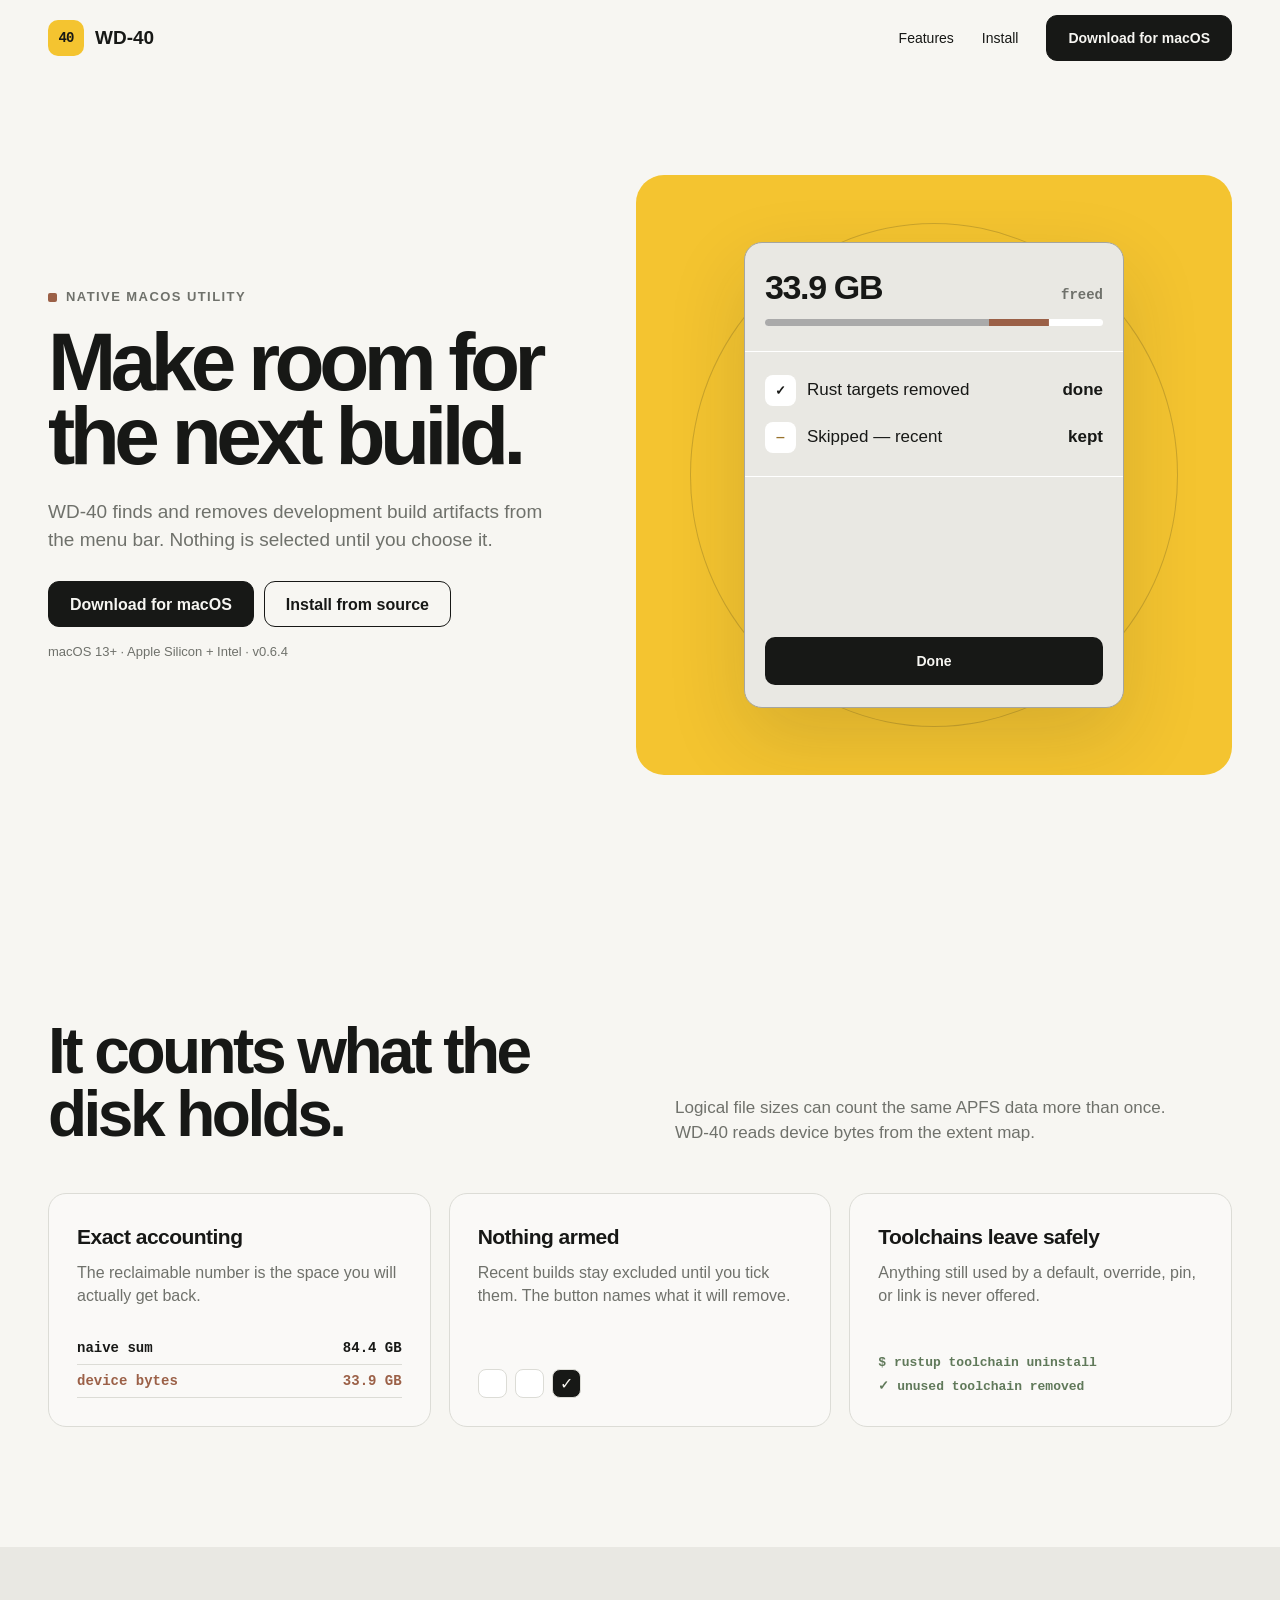
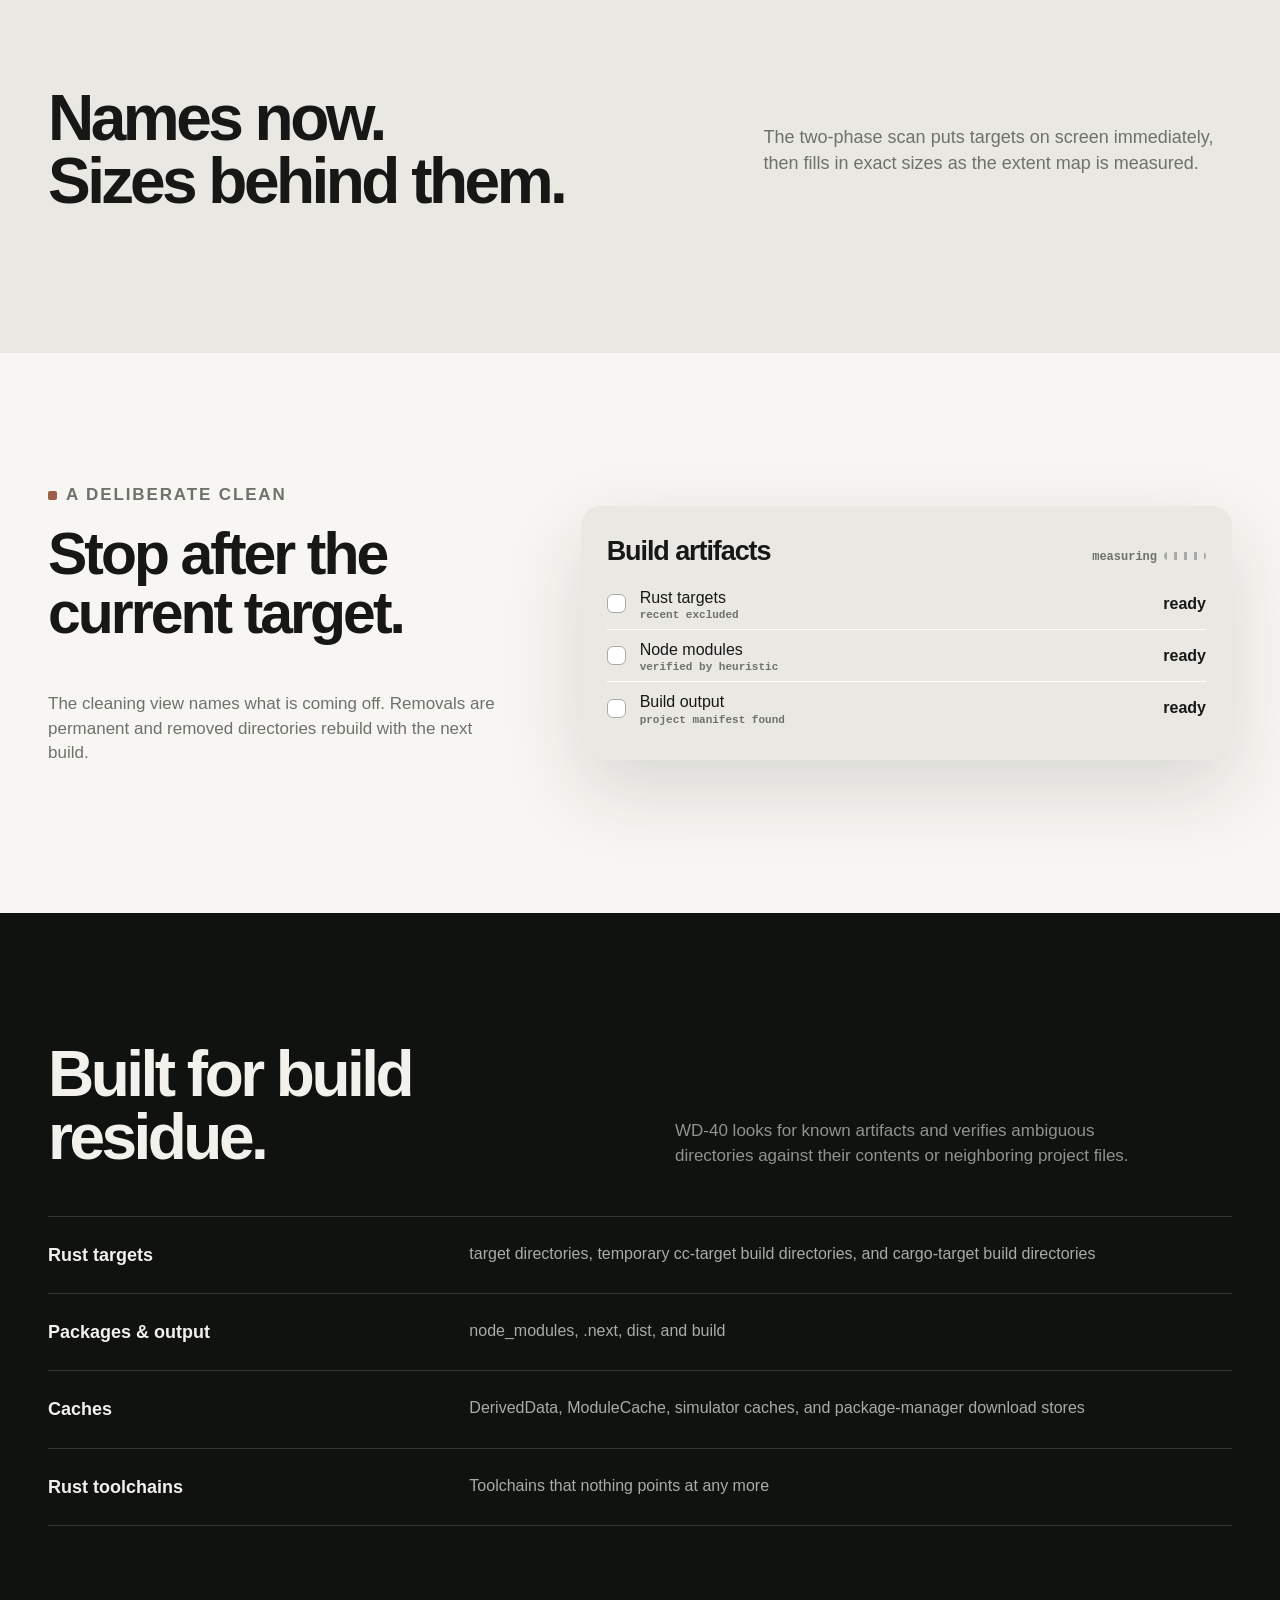
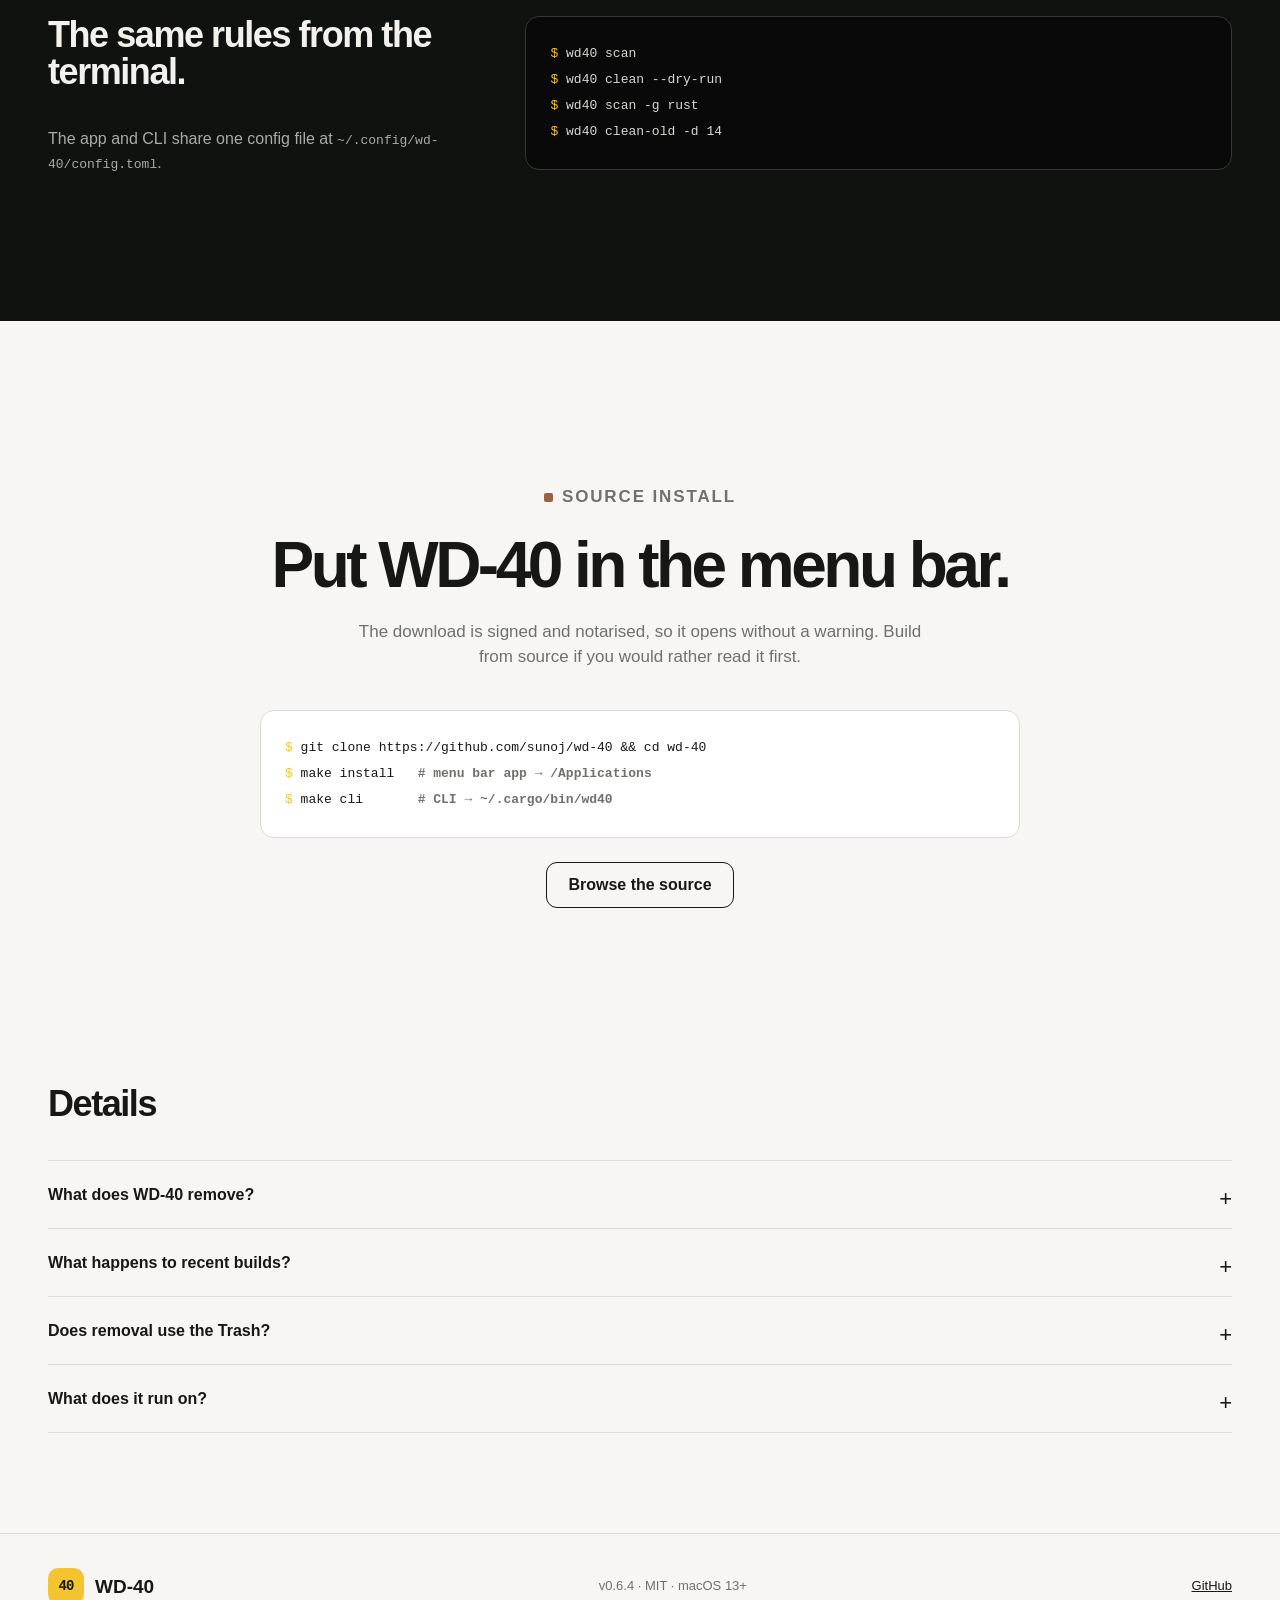
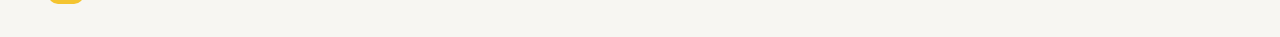
==== commit 21be8317: "0.6.4 The exact figure is worked out when someone means to clean, not every ten minutes for nobody. " ====
--- a/site/public/index.html
+++ b/site/public/index.html
@@ -11,7 +11,7 @@
   <link rel="icon" href="data:image/svg+xml,%3Csvg xmlns='http://www.w3.org/2000/svg' viewBox='0 0 40 40'%3E%3Crect width='40' height='40' rx='10' fill='%23f4c430'/%3E%3Ctext x='20' y='25' text-anchor='middle' font-family='monospace' font-weight='700' font-size='14'%3E40%3C/text%3E%3C/svg%3E">
   <title>WD-40 — Make room for the next build</title>
   <meta name="description" content="WD-40 is a native macOS menu bar app and CLI that finds and removes development build artifacts.">
-  <script>const DOWNLOAD_URL="https://wd40-release.sunoj-mings.workers.dev/wd40-0.6.3.dmg";</script>
+  <script>const DOWNLOAD_URL="https://wd40-release.sunoj-mings.workers.dev/wd40-0.6.4.dmg";</script>
   <style>
     :root{--paper:#f7f6f2;--ink:#171816;--muted:#6f716b;--line:#dcdcd6;--panel:#e9e8e3;--panel2:#fff;--accent:#f4c430;--rust:#9b6047;--green:#60795a;--dark:#101210;--shadow:0 30px 80px #25251e24}
     *{box-sizing:border-box}html{scroll-behavior:smooth}body{margin:0;background:var(--paper);color:var(--ink);font-family:-apple-system,BlinkMacSystemFont,"Segoe UI",sans-serif;line-height:1.45}a{color:inherit}button,a{font:inherit}.wrap{width:min(1184px,calc(100% - 48px));margin:auto}.nav{height:76px;display:flex;align-items:center;justify-content:space-between}.brand{display:flex;align-items:center;gap:11px;font-weight:800;text-decoration:none;font-size:19px}.mark{display:grid;place-items:center;width:36px;height:36px;border-radius:10px;background:var(--accent);font:800 14px ui-monospace,monospace;letter-spacing:-1px}.navlinks{display:flex;align-items:center;gap:28px;font-size:14px}.navlinks a{text-decoration:none}.button{display:inline-flex;align-items:center;justify-content:center;min-height:46px;padding:0 21px;border:1px solid var(--ink);border-radius:11px;background:var(--ink);color:var(--paper);font-weight:750;text-decoration:none;transition:transform .2s,background .2s}.button:hover{transform:translateY(-2px)}.button.alt{background:transparent;color:var(--ink)}
@@ -46,10 +46,10 @@
   </style>
 </head>
 <body>
-  <header class="wrap nav"><a class="brand" href="#top"><span class="mark">40</span>WD-40</a><nav class="navlinks" aria-label="Primary"><a href="#features">Features</a><a href="#install">Install</a><a class="button download" href="https://wd40-release.sunoj-mings.workers.dev/wd40-0.6.3.dmg">Download for macOS</a></nav></header>
+  <header class="wrap nav"><a class="brand" href="#top"><span class="mark">40</span>WD-40</a><nav class="navlinks" aria-label="Primary"><a href="#features">Features</a><a href="#install">Install</a><a class="button download" href="https://wd40-release.sunoj-mings.workers.dev/wd40-0.6.4.dmg">Download for macOS</a></nav></header>
   <main id="top">
     <section class="wrap hero">
-      <div><p class="eyebrow">Native macOS utility</p><h1>Make room for the next build.</h1><p class="lead">WD-40 finds and removes development build artifacts from the menu bar. Nothing is selected until you choose it.</p><div class="actions"><a class="button download" href="https://wd40-release.sunoj-mings.workers.dev/wd40-0.6.3.dmg">Download for macOS</a><a class="button alt" href="#install">Install from source</a></div><p class="meta">macOS 13+ · Apple Silicon + Intel · v0.6.3</p></div>
+      <div><p class="eyebrow">Native macOS utility</p><h1>Make room for the next build.</h1><p class="lead">WD-40 finds and removes development build artifacts from the menu bar. Nothing is selected until you choose it.</p><div class="actions"><a class="button download" href="https://wd40-release.sunoj-mings.workers.dev/wd40-0.6.4.dmg">Download for macOS</a><a class="button alt" href="#install">Install from source</a></div><p class="meta">macOS 13+ · Apple Silicon + Intel · v0.6.4</p></div>
       <div class="stage" aria-label="WD-40 popover moving through scan, cleaning, and finished states">
         <div class="popover">
           <div class="pop-state scan"><div class="pop-top"><strong>Scanning</strong><span class="mono"><span class="spin"></span></span></div><div class="meter"><span></span></div><div class="status">Targets appear first. <b>Measuring sizes…</b></div><div class="group"><span>rust targets</span><span>measuring</span></div><div class="row"><span class="check on">✓</span><span>project-alpha<span class="sub">target · recent</span></span><span class="mono recent">recent</span></div><div class="row"><span class="check"></span><span>project-beta<span class="sub">target</span></span><span class="mono">…</span></div><div class="group"><span>node modules</span><span>measuring</span></div><div class="row"><span class="check"></span><span>web-client<span class="sub">node_modules</span></span><span class="mono">…</span></div><button class="pop-action" type="button">Clean selected · 33.9 GB</button><div class="pop-foot"><span>Rescan</span><span>Settings</span></div></div>
@@ -69,7 +69,7 @@
     <section class="wrap install" id="install"><p class="eyebrow" style="justify-content:center">Source install</p><h2>Put WD-40 in the menu bar.</h2><p>The download is signed and notarised, so it opens without a warning. Build from source if you would rather read it first.</p><div class="commands"><span class="prompt">$</span> git clone https://github.com/sunoj/wd-40 &amp;&amp; cd wd-40<br><span class="prompt">$</span> make install&nbsp;&nbsp;&nbsp;<span class="mono"># menu bar app → /Applications</span><br><span class="prompt">$</span> make cli&nbsp;&nbsp;&nbsp;&nbsp;&nbsp;&nbsp;&nbsp;<span class="mono"># CLI → ~/.cargo/bin/wd40</span></div><a class="button alt" href="https://github.com/sunoj/wd-40">Browse the source</a></section>
     <section class="wrap faq"><h2>Details</h2><details><summary>What does WD-40 remove?</summary><p>Development build artifacts: Rust targets, Node modules, build output, caches, and unused Rust toolchains. Detection uses heuristics rather than directory names alone.</p></details><details><summary>What happens to recent builds?</summary><p>They are excluded until you explicitly select them. Nothing is selected by default.</p></details><details><summary>Does removal use the Trash?</summary><p>No. Removals are permanent. Removed directories are recreated by the next build that needs them.</p></details><details><summary>What does it run on?</summary><p>macOS 13 or later on Apple Silicon and Intel. It is one native Rust and AppKit binary, with no Electron or web view.</p></details></section>
   </main>
-  <footer><div class="wrap"><a class="brand" href="#top"><span class="mark">40</span>WD-40</a><p>v0.6.3 · MIT · macOS 13+</p><div class="footerlinks"><a href="https://github.com/sunoj/wd-40">GitHub</a></div></div></footer>
+  <footer><div class="wrap"><a class="brand" href="#top"><span class="mark">40</span>WD-40</a><p>v0.6.4 · MIT · macOS 13+</p><div class="footerlinks"><a href="https://github.com/sunoj/wd-40">GitHub</a></div></div></footer>
   <script>document.querySelectorAll(".download").forEach(link=>link.href=DOWNLOAD_URL);</script>
   <script>
     document.addEventListener("DOMContentLoaded", () => {
